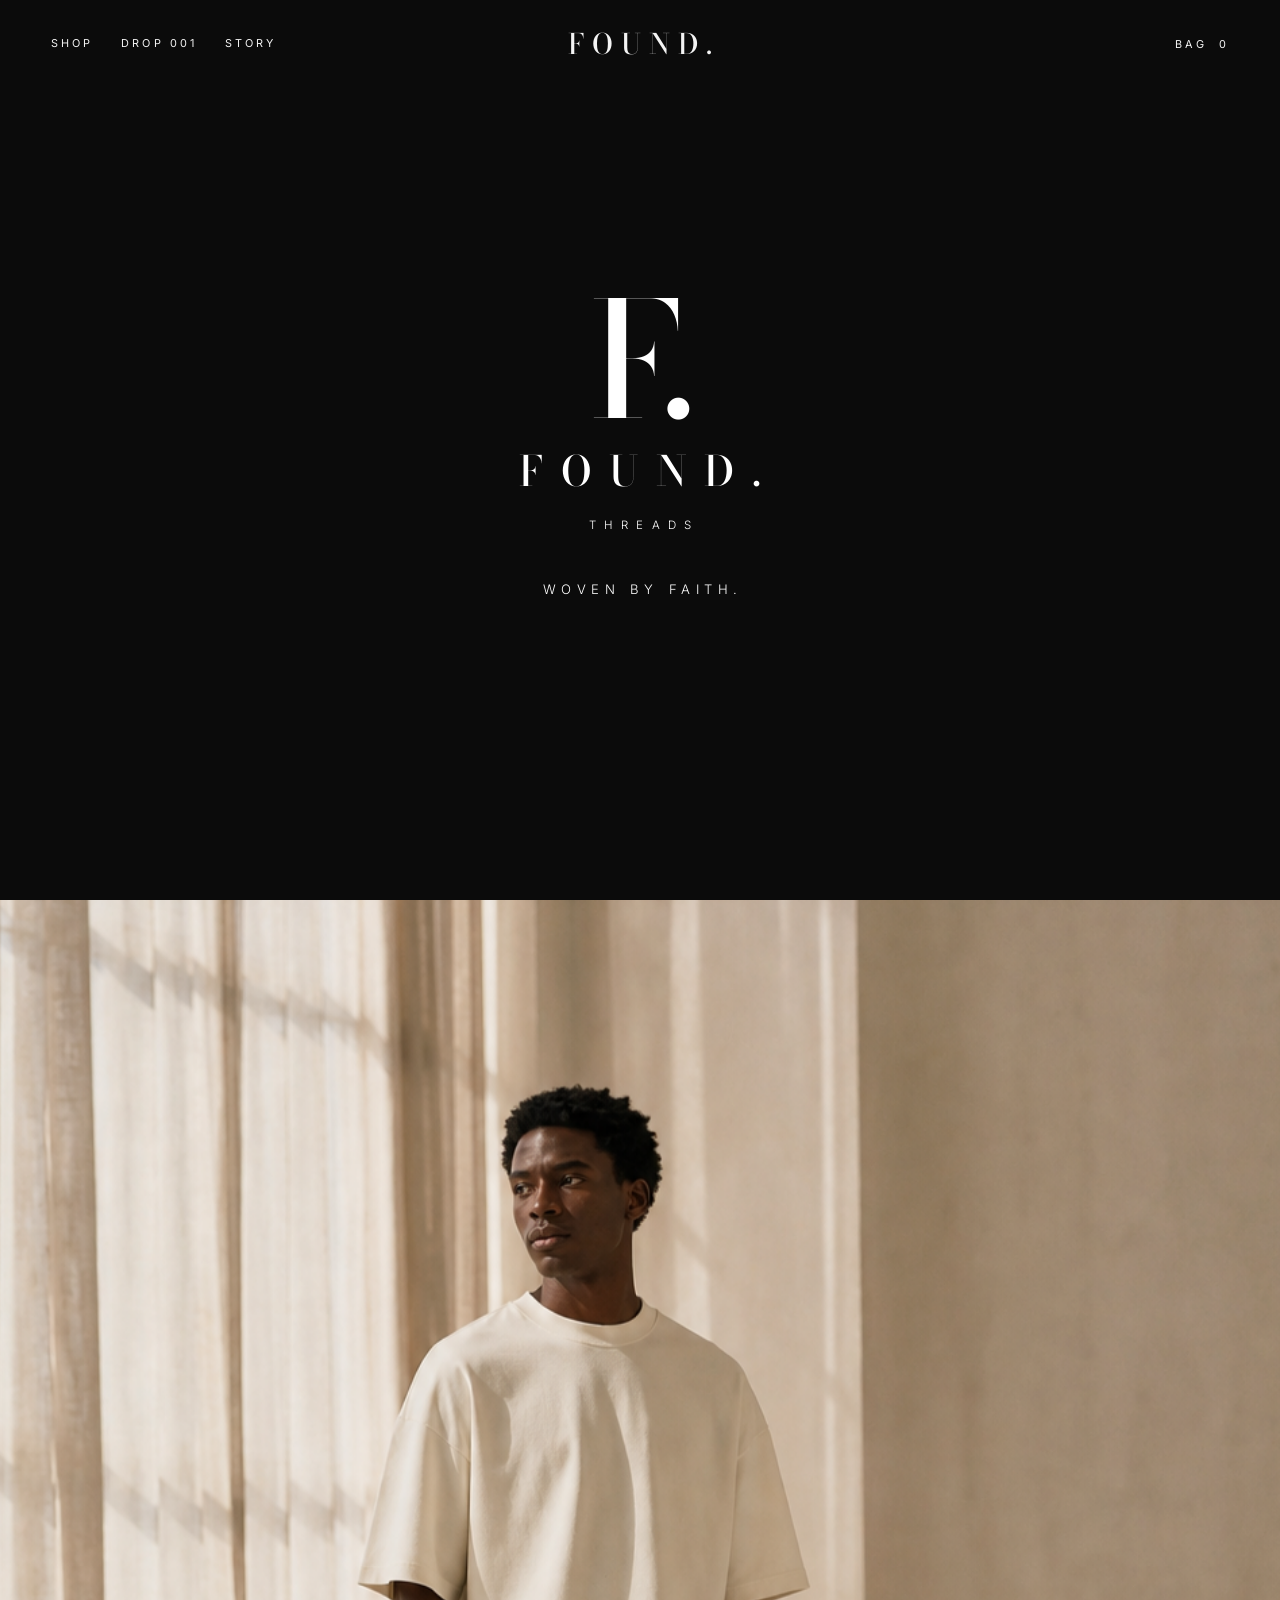
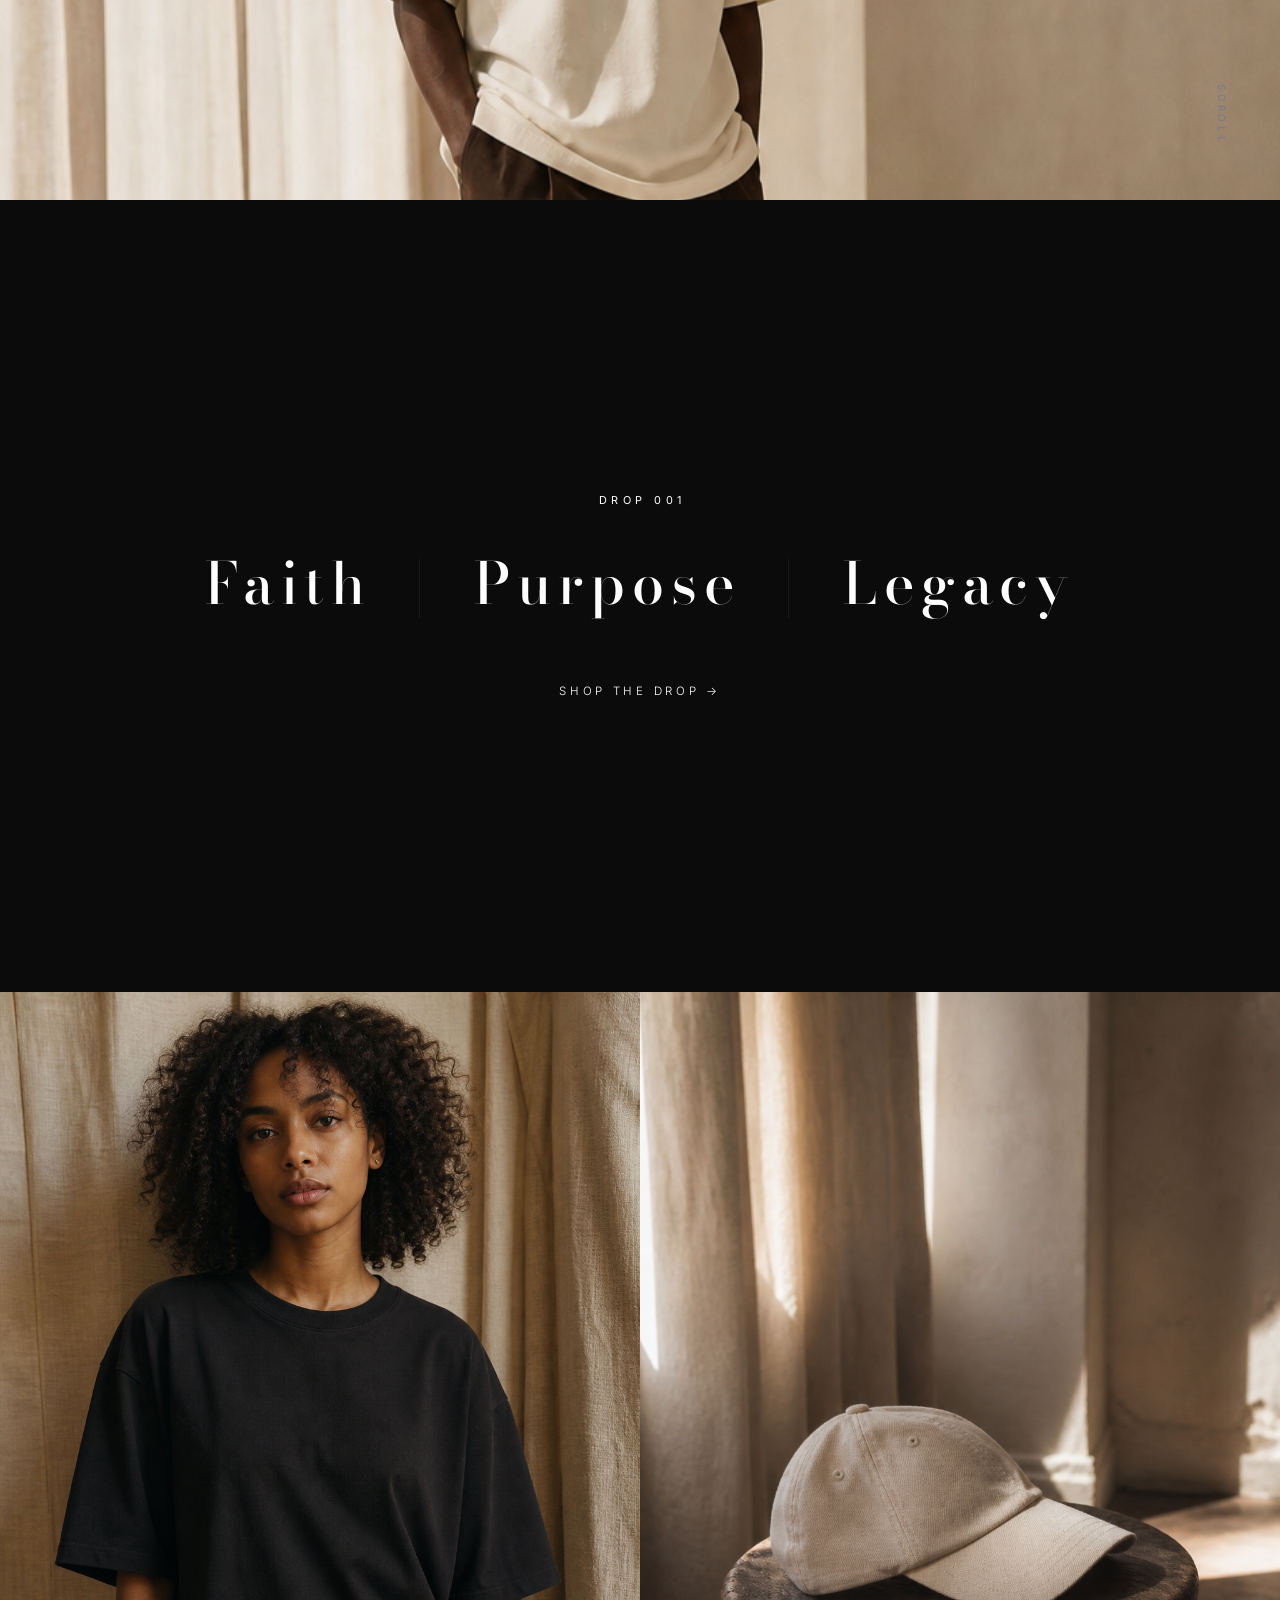
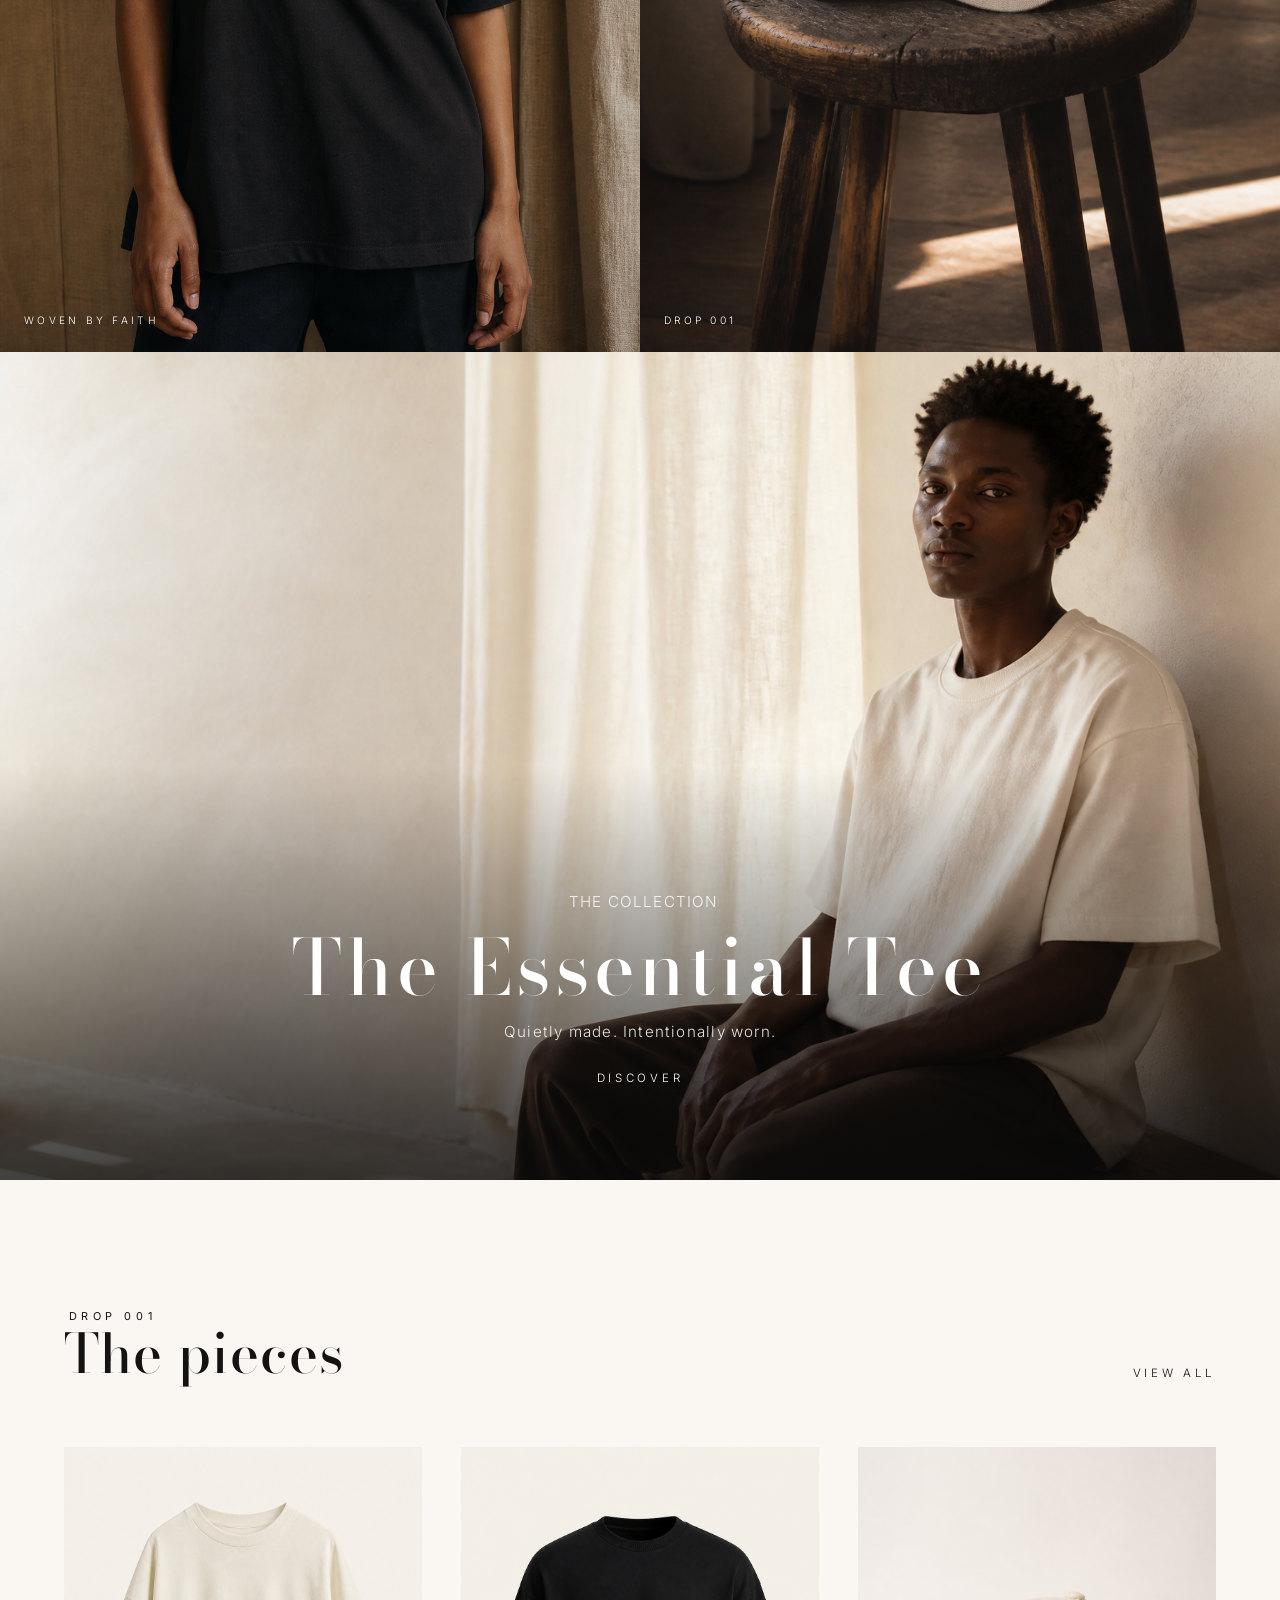
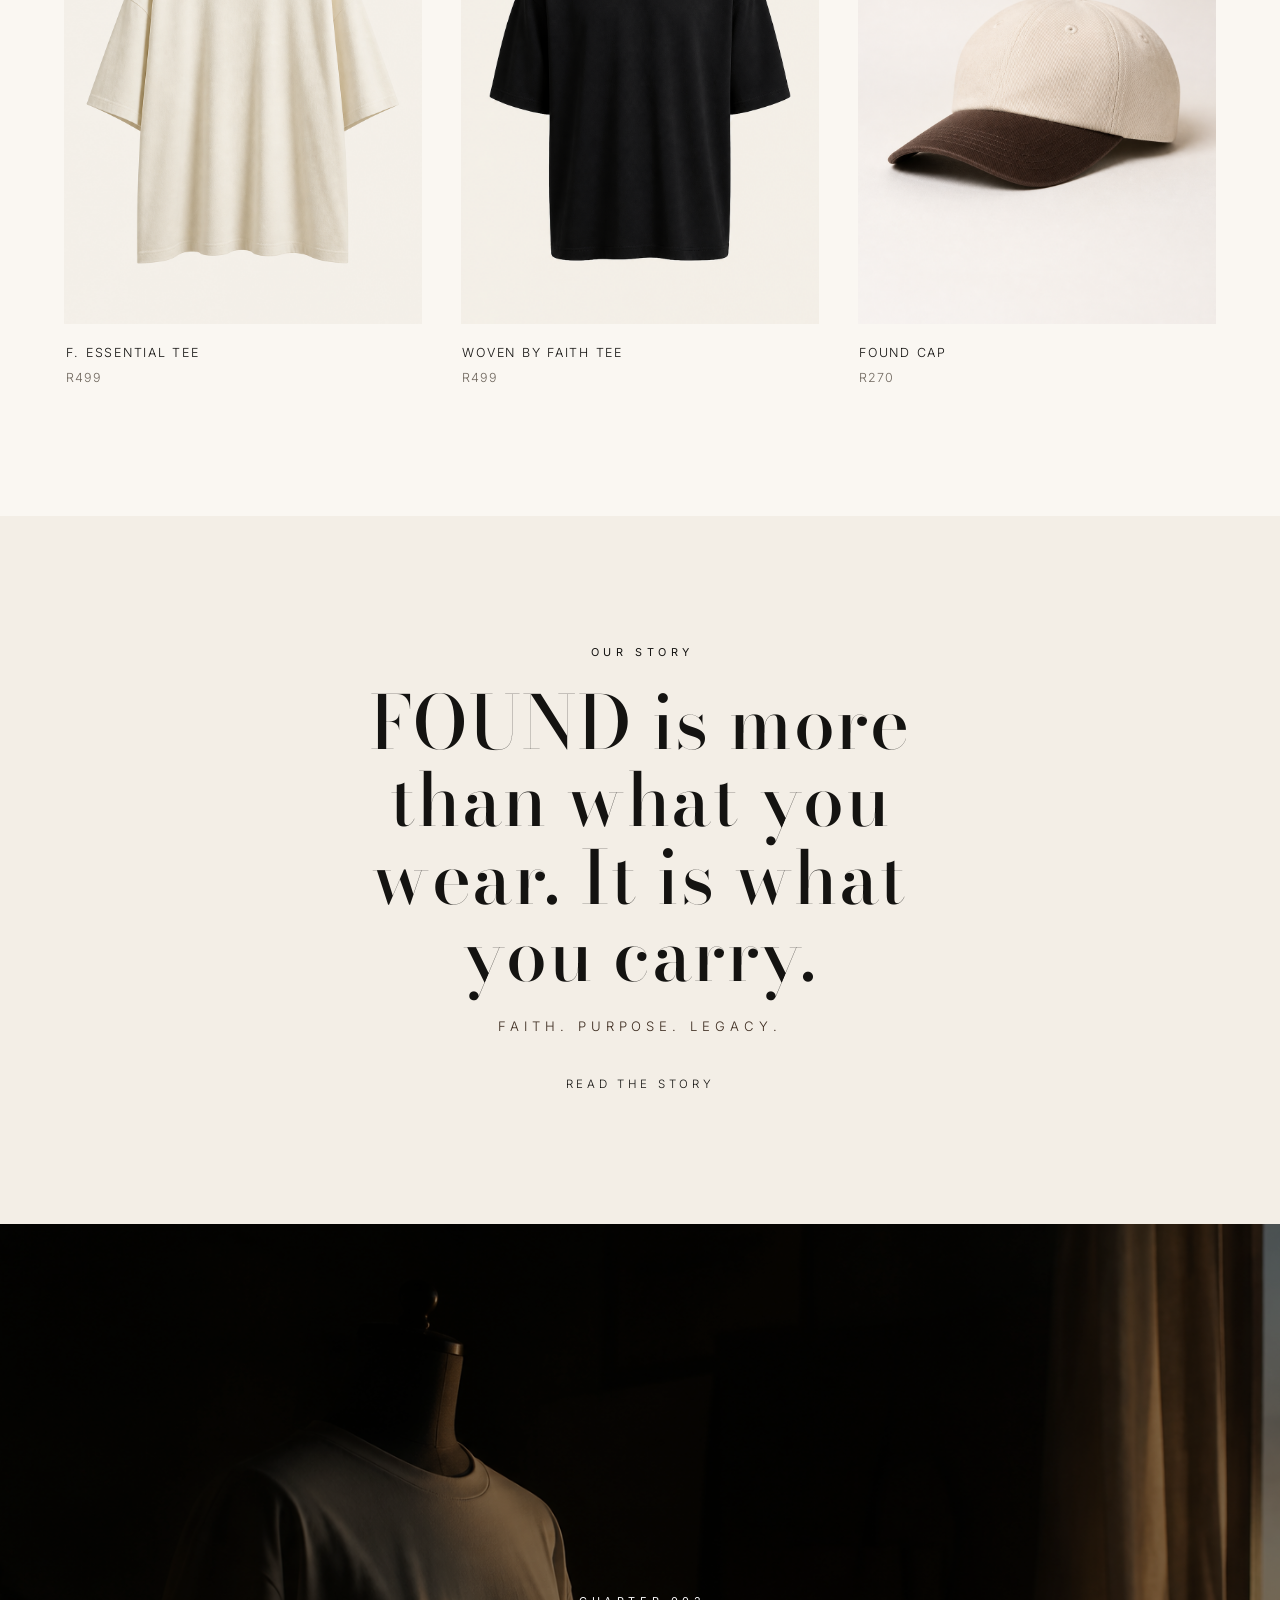
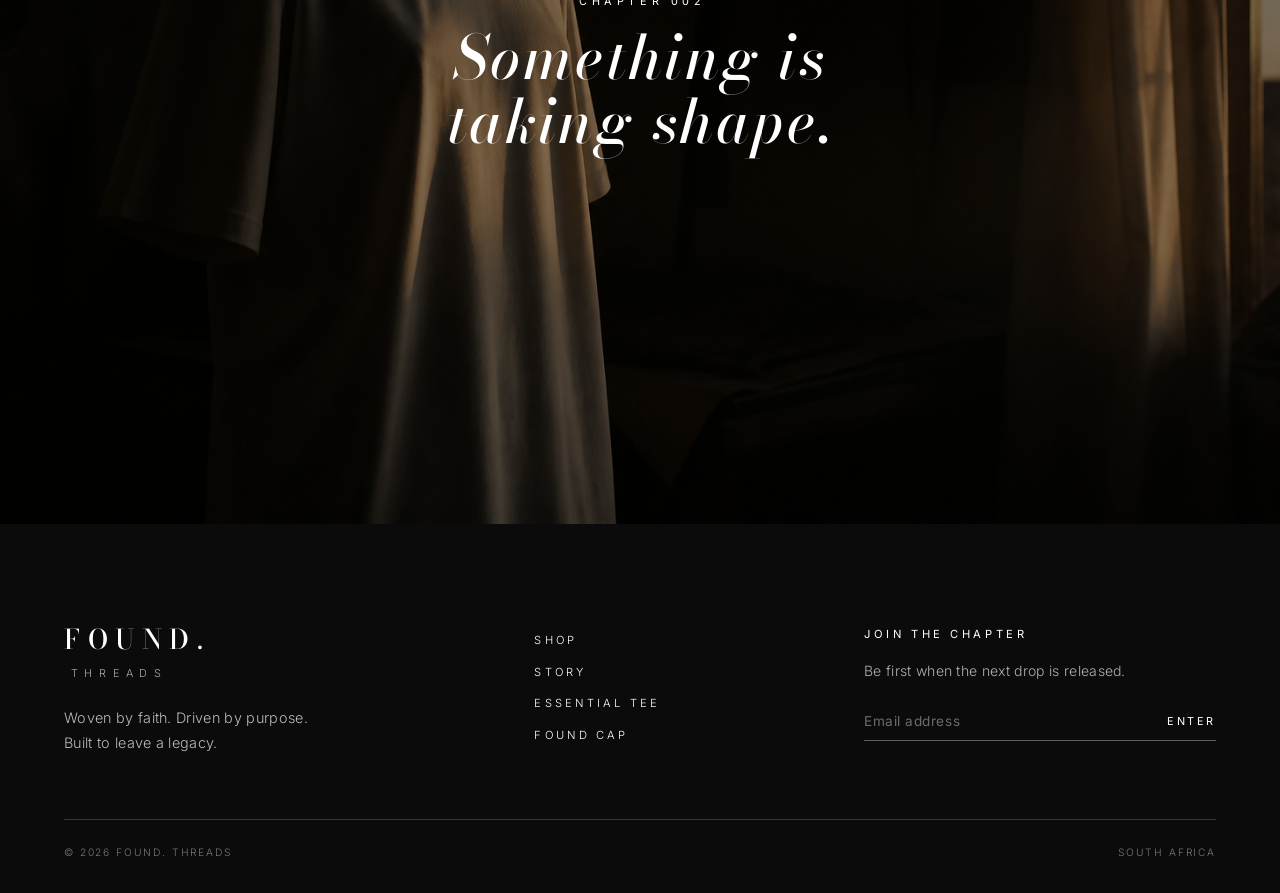
==== index.html @ 06f64f2b "first commit" ====
<!DOCTYPE html>
<html lang="en">
  <head>
    <meta charset="UTF-8" />
    <meta name="viewport" content="width=device-width, initial-scale=1.0" />
    <title>FOUND. THREADS</title>
    <meta
      name="description"
      content="FOUND. THREADS — woven by faith, driven by purpose, built to leave a legacy. Drop 001."
    />
    <link rel="icon" href="assets/mark-f.jpg" />
    <link rel="preconnect" href="https://fonts.googleapis.com" />
    <link rel="preconnect" href="https://fonts.gstatic.com" crossorigin />
    <link
      href="https://fonts.googleapis.com/css2?family=Bodoni+Moda:ital,opsz,wght@0,6..96,500;0,6..96,600;1,6..96,500&family=Inter:wght@300;400;500&display=swap"
      rel="stylesheet"
    />
    <link rel="stylesheet" href="css/styles.css" />
  </head>
  <body class="is-locked">
    <div class="preloader" aria-hidden="true">
      <span class="preloader__mark">F.</span>
      <span class="preloader__name">FOUND.</span>
      <div class="preloader__bar"><span></span></div>
    </div>

    <header class="site-header">
      <div class="nav-left">
        <button class="menu-btn" type="button" data-open-menu>Menu</button>
        <a class="nav-link" href="shop.html">Shop</a>
        <a class="nav-link" href="#drop">Drop 001</a>
        <a class="nav-link" href="story.html">Story</a>
      </div>
      <a class="logo" href="index.html">FOUND.</a>
      <div class="nav-right">
        <button class="bag-btn" type="button" data-open-cart>
          Bag <span class="bag-count" data-bag-count>0</span>
        </button>
      </div>
    </header>

    <nav class="mobile-nav" aria-label="Mobile">
      <button class="mobile-close" type="button" data-close-menu>Close</button>
      <a href="index.html" data-close-menu>Home</a>
      <a href="shop.html">Shop</a>
      <a href="story.html">Story</a>
      <a href="#drop" data-close-menu>Drop 001</a>
    </nav>

    <main>
      <section class="intro">
        <div class="intro__lockup">
          <p class="intro__mark reveal">F.</p>
          <h1 class="intro__brand reveal reveal-delay-1">FOUND.</h1>
          <p class="intro__sub reveal reveal-delay-2">THREADS</p>
          <p class="intro__line reveal reveal-delay-3">Woven by faith.</p>
        </div>
      </section>

      <section class="hero" aria-label="Campaign">
        <img
          src="assets/hero-campaign.jpg"
          alt="FOUND Drop 001 campaign"
          fetchpriority="high"
        />
        <span class="scroll-cue">Scroll</span>
      </section>

      <section class="drop" id="drop">
        <p class="eyebrow in-view">Drop 001</p>
        <h2 class="in-view">Faith <span>|</span> Purpose <span>|</span> Legacy</h2>
        <a class="text-link in-view" href="shop.html">Shop the drop →</a>
      </section>

      <section class="editorial" aria-label="Look">
        <figure>
          <img src="assets/editorial-01.jpg" alt="Woven By Faith Tee" loading="lazy" />
          <figcaption>Woven by faith</figcaption>
        </figure>
        <figure>
          <img src="assets/editorial-02.jpg" alt="FOUND Cap" loading="lazy" />
          <figcaption>Drop 001</figcaption>
        </figure>
      </section>

      <section class="feature">
        <img src="assets/essential-lifestyle.jpg" alt="The Essential Tee" loading="lazy" />
        <div class="feature__veil"></div>
        <div class="feature__copy in-view">
          <p class="eyebrow">The collection</p>
          <h2 class="display">The Essential Tee</h2>
          <p>Quietly made. Intentionally worn.</p>
          <a class="text-link" href="product.html?id=essential-tee">Discover</a>
        </div>
      </section>

      <section class="collection section-pad">
        <div class="collection__head">
          <div>
            <p class="eyebrow">Drop 001</p>
            <h2 class="display">The pieces</h2>
          </div>
          <a class="text-link" href="shop.html">View all</a>
        </div>
        <div class="product-grid" data-home-grid></div>
      </section>

      <section class="story-band section-pad">
        <p class="eyebrow in-view">Our story</p>
        <h2 class="display in-view">FOUND is more than what you wear. It is what you carry.</h2>
        <p class="lede in-view">Faith. Purpose. Legacy.</p>
        <a class="text-link in-view" href="story.html">Read the story</a>
      </section>

      <section class="chapter">
        <img src="assets/chapter-002.jpg" alt="Chapter 002" loading="lazy" />
        <div class="chapter__copy">
          <p class="eyebrow">Chapter 002</p>
          <h2 class="display">Something is taking shape.</h2>
        </div>
      </section>
    </main>

    <footer class="site-footer">
      <div class="footer-grid">
        <div class="footer-brand">
          <a class="logo" href="index.html">FOUND.</a>
          <p class="threads">THREADS</p>
          <p>Woven by faith. Driven by purpose. Built to leave a legacy.</p>
        </div>
        <nav class="footer-nav">
          <a class="footer-link" href="shop.html">Shop</a>
          <a class="footer-link" href="story.html">Story</a>
          <a class="footer-link" href="product.html?id=essential-tee">Essential Tee</a>
          <a class="footer-link" href="product.html?id=cap">FOUND Cap</a>
        </nav>
        <div class="newsletter">
          <h3>Join the chapter</h3>
          <p>Be first when the next drop is released.</p>
          <form data-newsletter>
            <input type="email" required placeholder="Email address" aria-label="Email address" />
            <button type="submit">Enter</button>
          </form>
        </div>
      </div>
      <div class="footer-base">
        <span>© 2026 FOUND. THREADS</span>
        <span>South Africa</span>
      </div>
    </footer>

    <div class="cart-backdrop" data-close-cart></div>
    <aside class="cart" aria-label="Bag">
      <div class="cart-head">
        <h2>Bag</h2>
        <button type="button" data-close-cart>Close</button>
      </div>
      <div class="cart-body" data-cart-body></div>
      <div class="cart-foot" data-cart-foot hidden>
        <div class="cart-subtotal">
          <span>Subtotal</span>
          <span data-subtotal>R0</span>
        </div>
        <button class="checkout-btn" type="button" data-checkout-start>Checkout</button>
        <p class="checkout-note">Drop 001 is released in limited quantities.</p>
        <form class="checkout-form" data-checkout-form>
          <input type="text" name="name" required placeholder="Full name" />
          <input type="email" name="email" required placeholder="Email" />
          <input type="tel" name="phone" required placeholder="Phone" />
          <input type="text" name="city" required placeholder="City" />
          <button class="primary-btn" type="submit">Place order</button>
        </form>
        <div class="order-confirm" data-order-confirm>
          <h3>Received.</h3>
          <p>A member of FOUND will confirm your order shortly.</p>
        </div>
      </div>
    </aside>

    <script src="js/app.js"></script>
  </body>
</html>
---- css/styles.css ----
:root {
  --black: #0b0b0b;
  --ink: #141311;
  --cream: #f3eee6;
  --linen: #e7dfd3;
  --ivory: #faf7f2;
  --chocolate: #3b2a1e;
  --taupe: #8a7764;
  --muted: #6f675e;
  --white: #ffffff;
  --line: rgba(20, 19, 17, 0.12);
  --line-light: rgba(255, 255, 255, 0.18);
  --serif: "Bodoni Moda", "Didot", "Playfair Display", serif;
  --sans: "Inter", "Helvetica Neue", Helvetica, Arial, sans-serif;
  --ease: cubic-bezier(0.22, 1, 0.36, 1);
  --header-h: 88px;
}

*,
*::before,
*::after {
  box-sizing: border-box;
  margin: 0;
  padding: 0;
}

html {
  scroll-behavior: smooth;
}

html.is-locked,
body.is-locked {
  overflow: hidden;
}

body {
  font-family: var(--sans);
  font-weight: 300;
  color: var(--ink);
  background: var(--cream);
  letter-spacing: 0.02em;
  line-height: 1.6;
  -webkit-font-smoothing: antialiased;
  text-rendering: optimizeLegibility;
}

img {
  max-width: 100%;
  display: block;
}

a {
  color: inherit;
  text-decoration: none;
}

button,
input,
select,
textarea {
  font-family: inherit;
  color: inherit;
}

button {
  background: none;
  border: none;
  cursor: pointer;
}

ul {
  list-style: none;
}

.sr-only {
  position: absolute;
  width: 1px;
  height: 1px;
  padding: 0;
  margin: -1px;
  overflow: hidden;
  clip: rect(0, 0, 0, 0);
  border: 0;
}

/* ---------- Preloader ---------- */
.preloader {
  position: fixed;
  inset: 0;
  z-index: 400;
  background: var(--black);
  color: var(--white);
  display: flex;
  align-items: center;
  justify-content: center;
  flex-direction: column;
  gap: 1.25rem;
  transition: transform 1.1s var(--ease), opacity 0.9s var(--ease);
}

.preloader.is-done {
  transform: translateY(-100%);
  opacity: 0;
  pointer-events: none;
}

.preloader__mark {
  font-family: var(--serif);
  font-size: clamp(4.5rem, 12vw, 8rem);
  font-weight: 500;
  line-height: 0.8;
  letter-spacing: -0.04em;
}

.preloader__name {
  font-family: var(--serif);
  font-size: 0.95rem;
  letter-spacing: 0.55em;
  text-indent: 0.55em;
}

.preloader__bar {
  width: 72px;
  height: 1px;
  background: rgba(255, 255, 255, 0.2);
  overflow: hidden;
  margin-top: 0.5rem;
}

.preloader__bar span {
  display: block;
  height: 100%;
  width: 0;
  background: var(--white);
  animation: load 1.4s var(--ease) forwards;
}

@keyframes load {
  to {
    width: 100%;
  }
}

/* ---------- Header ---------- */
.site-header {
  position: fixed;
  top: 0;
  left: 0;
  right: 0;
  z-index: 80;
  height: var(--header-h);
  display: grid;
  grid-template-columns: 1fr auto 1fr;
  align-items: center;
  padding: 0 clamp(1.25rem, 4vw, 3.5rem);
  color: var(--white);
  mix-blend-mode: difference;
  transition: color 0.4s ease;
}

.site-header.is-solid {
  mix-blend-mode: normal;
  color: var(--ink);
  background: rgba(243, 238, 230, 0.88);
  backdrop-filter: blur(16px);
  border-bottom: 1px solid var(--line);
}

.nav-left,
.nav-right {
  display: flex;
  align-items: center;
  gap: 1.75rem;
}

.nav-right {
  justify-content: flex-end;
}

.nav-link,
.bag-btn,
.menu-btn {
  font-size: 0.68rem;
  font-weight: 400;
  letter-spacing: 0.28em;
  text-transform: uppercase;
  position: relative;
}

.nav-link::after,
.footer-link::after,
.text-link::after {
  content: "";
  position: absolute;
  left: 0;
  bottom: -3px;
  width: 100%;
  height: 1px;
  background: currentColor;
  transform: scaleX(0);
  transform-origin: right;
  transition: transform 0.45s var(--ease);
}

.nav-link:hover::after,
.footer-link:hover::after,
.text-link:hover::after {
  transform: scaleX(1);
  transform-origin: left;
}

.logo {
  font-family: var(--serif);
  font-size: clamp(1.35rem, 2.2vw, 1.85rem);
  letter-spacing: 0.28em;
  text-indent: 0.28em;
  font-weight: 500;
  line-height: 1;
}

.bag-count {
  margin-left: 0.35rem;
}

.menu-btn {
  display: none;
}

/* ---------- Intro lockup ---------- */
.intro {
  min-height: 100svh;
  background: var(--black);
  color: var(--white);
  display: flex;
  align-items: center;
  justify-content: center;
  text-align: center;
  padding: 6rem 1.5rem;
}

.intro__lockup {
  display: flex;
  flex-direction: column;
  align-items: center;
}

.intro__mark {
  font-family: var(--serif);
  font-size: clamp(5rem, 16vw, 10rem);
  line-height: 0.75;
  letter-spacing: -0.045em;
  font-weight: 500;
}

.intro__brand {
  margin-top: 1.1rem;
  font-family: var(--serif);
  font-size: clamp(1.6rem, 4vw, 2.6rem);
  letter-spacing: 0.42em;
  text-indent: 0.42em;
  font-weight: 500;
}

.intro__sub {
  margin-top: 0.7rem;
  font-size: 0.72rem;
  letter-spacing: 0.72em;
  text-indent: 0.72em;
  font-weight: 300;
  opacity: 0.78;
}

.intro__line {
  margin-top: 2.8rem;
  font-size: clamp(0.72rem, 1.4vw, 0.82rem);
  letter-spacing: 0.42em;
  text-indent: 0.42em;
  text-transform: uppercase;
  font-weight: 300;
}

/* ---------- Hero campaign ---------- */
.hero {
  position: relative;
  height: 100svh;
  overflow: hidden;
  background: var(--black);
  color: var(--white);
}

.hero img {
  width: 100%;
  height: 100%;
  object-fit: cover;
  object-position: center 22%;
  animation: kenburns 22s var(--ease) forwards;
  transform-origin: center 30%;
}

@keyframes kenburns {
  from {
    transform: scale(1);
  }
  to {
    transform: scale(1.08);
  }
}

.hero__veil {
  position: absolute;
  inset: 0;
  background: linear-gradient(
    to top,
    rgba(11, 11, 11, 0.72) 0%,
    rgba(11, 11, 11, 0.05) 42%,
    rgba(11, 11, 11, 0.2) 100%
  );
}

.hero__content {
  position: absolute;
  left: 0;
  right: 0;
  bottom: 8vh;
  text-align: center;
  padding: 0 1.5rem;
}

.hero__content h1 {
  font-family: var(--serif);
  font-size: clamp(3.2rem, 9vw, 7.5rem);
  font-weight: 500;
  letter-spacing: 0.18em;
  text-indent: 0.18em;
  line-height: 0.9;
}

.hero__content p {
  margin-top: 1.1rem;
  font-size: clamp(0.72rem, 1.3vw, 0.85rem);
  letter-spacing: 0.48em;
  text-indent: 0.48em;
  text-transform: uppercase;
}

.scroll-cue {
  position: absolute;
  right: clamp(1.25rem, 4vw, 3.5rem);
  bottom: 6vh;
  writing-mode: vertical-rl;
  font-size: 0.62rem;
  letter-spacing: 0.38em;
  text-transform: uppercase;
  mix-blend-mode: difference;
  color: #fff;
}

/* ---------- Common type ---------- */
.eyebrow {
  font-size: 0.68rem;
  letter-spacing: 0.42em;
  text-indent: 0.42em;
  text-transform: uppercase;
  font-weight: 400;
}

.display {
  font-family: var(--serif);
  font-weight: 500;
  line-height: 1.05;
  letter-spacing: 0.02em;
}

.text-link {
  position: relative;
  display: inline-block;
  font-size: 0.72rem;
  letter-spacing: 0.32em;
  text-transform: uppercase;
}

.section-pad {
  padding: clamp(4.5rem, 10vw, 9rem) clamp(1.25rem, 5vw, 5rem);
}

/* ---------- Drop ---------- */
.drop {
  min-height: 88svh;
  display: flex;
  flex-direction: column;
  align-items: center;
  justify-content: center;
  text-align: center;
  background: var(--black);
  color: var(--white);
  gap: 1.75rem;
}

.drop .eyebrow {
  opacity: 0.7;
}

.drop h2 {
  font-family: var(--serif);
  font-size: clamp(1.7rem, 5vw, 3.6rem);
  font-weight: 500;
  letter-spacing: 0.12em;
}

.drop h2 span {
  margin: 0 0.35em;
  opacity: 0.35;
  font-weight: 400;
}

.drop .text-link {
  margin-top: 1.5rem;
}

/* ---------- Editorial pair ---------- */
.editorial {
  display: grid;
  grid-template-columns: 1fr 1fr;
  background: var(--black);
}

.editorial figure {
  position: relative;
  min-height: 92svh;
  overflow: hidden;
}

.editorial img {
  width: 100%;
  height: 100%;
  object-fit: cover;
  transition: transform 1.4s var(--ease);
}

.editorial figure:hover img {
  transform: scale(1.04);
}

.editorial figcaption {
  position: absolute;
  left: 1.5rem;
  bottom: 1.5rem;
  color: var(--white);
  font-size: 0.64rem;
  letter-spacing: 0.32em;
  text-transform: uppercase;
}

/* ---------- Feature ---------- */
.feature {
  position: relative;
  min-height: 92svh;
  overflow: hidden;
  background: var(--black);
  color: var(--white);
}

.feature img {
  width: 100%;
  height: 92svh;
  object-fit: cover;
  object-position: center 30%;
}

.feature__veil {
  position: absolute;
  inset: 0;
  background: linear-gradient(to top, rgba(11, 11, 11, 0.78), transparent 50%);
}

.feature__copy {
  position: absolute;
  left: 0;
  right: 0;
  bottom: 10vh;
  text-align: center;
  padding: 0 1.5rem;
}

.feature__copy h2 {
  margin: 0.85rem 0 0.7rem;
  font-size: clamp(2.4rem, 6vw, 5rem);
  letter-spacing: 0.06em;
}

.feature__copy p {
  font-size: 0.95rem;
  font-weight: 300;
  letter-spacing: 0.08em;
  opacity: 0.88;
}

.feature__copy .text-link {
  margin-top: 1.6rem;
}

/* ---------- Collection / FOG shop strip ---------- */
.collection {
  background: var(--ivory);
}

.collection__head {
  display: flex;
  justify-content: space-between;
  align-items: flex-end;
  gap: 1rem;
  margin-bottom: clamp(2.5rem, 5vw, 4rem);
}

.collection__head h2 {
  font-size: clamp(2rem, 4.5vw, 3.4rem);
}

.product-grid {
  display: grid;
  grid-template-columns: repeat(3, 1fr);
  gap: clamp(1.25rem, 3vw, 2.5rem);
}

.product-card {
  display: block;
}

.product-card__media {
  background: var(--cream);
  aspect-ratio: 3 / 4;
  overflow: hidden;
}

.product-card__media img {
  width: 100%;
  height: 100%;
  object-fit: cover;
  transition: transform 1.1s var(--ease);
}

.product-card:hover img {
  transform: scale(1.045);
}

.product-card__meta {
  padding: 1.15rem 0.1rem 0;
}

.product-card__name {
  font-size: 0.78rem;
  letter-spacing: 0.14em;
  text-transform: uppercase;
}

.product-card__price {
  margin-top: 0.35rem;
  font-size: 0.78rem;
  color: var(--muted);
  letter-spacing: 0.08em;
}

/* ---------- Story band ---------- */
.story-band {
  background: var(--cream);
  text-align: center;
}

.story-band h2 {
  margin: 1.4rem auto 1.4rem;
  max-width: 14ch;
  font-size: clamp(2.4rem, 6vw, 4.6rem);
}

.story-band .lede {
  font-size: 0.82rem;
  letter-spacing: 0.38em;
  text-transform: uppercase;
  color: var(--chocolate);
}

.story-band .text-link {
  margin-top: 2.4rem;
}

/* ---------- Chapter ---------- */
.chapter {
  position: relative;
  min-height: 100svh;
  overflow: hidden;
  background: var(--black);
  color: var(--white);
}

.chapter img {
  width: 100%;
  height: 100svh;
  object-fit: cover;
  filter: brightness(0.55);
}

.chapter__copy {
  position: absolute;
  inset: 0;
  display: flex;
  flex-direction: column;
  align-items: center;
  justify-content: center;
  text-align: center;
  padding: 2rem;
}

.chapter__copy h2 {
  margin-top: 1rem;
  font-size: clamp(2rem, 5vw, 3.8rem);
  font-style: italic;
  letter-spacing: 0.04em;
  max-width: 12ch;
}

/* ---------- Footer ---------- */
.site-footer {
  background: var(--black);
  color: var(--white);
  padding: clamp(4rem, 8vw, 6.5rem) clamp(1.25rem, 5vw, 5rem) 2rem;
}

.footer-grid {
  display: grid;
  grid-template-columns: 1.2fr 0.8fr 1fr;
  gap: 3rem;
  padding-bottom: 4rem;
  border-bottom: 1px solid var(--line-light);
}

.footer-brand .logo {
  font-size: 1.7rem;
}

.footer-brand .threads {
  margin-top: 0.45rem;
  font-size: 0.68rem;
  letter-spacing: 0.62em;
  text-indent: 0.62em;
  opacity: 0.65;
}

.footer-brand p {
  margin-top: 1.5rem;
  max-width: 28ch;
  font-size: 0.9rem;
  line-height: 1.7;
  opacity: 0.72;
}

.footer-nav {
  display: flex;
  flex-direction: column;
  gap: 0.85rem;
  padding-top: 0.4rem;
}

.footer-link {
  position: relative;
  display: inline-block;
  width: fit-content;
  font-size: 0.7rem;
  letter-spacing: 0.28em;
  text-transform: uppercase;
}

.newsletter h3 {
  font-size: 0.7rem;
  letter-spacing: 0.32em;
  text-transform: uppercase;
  font-weight: 400;
  margin-bottom: 1rem;
}

.newsletter p {
  font-size: 0.88rem;
  opacity: 0.68;
  margin-bottom: 1.2rem;
}

.newsletter form {
  display: flex;
  border-bottom: 1px solid rgba(255, 255, 255, 0.35);
}

.newsletter input {
  flex: 1;
  background: transparent;
  border: 0;
  padding: 0.7rem 0;
  outline: none;
  font-size: 0.85rem;
  letter-spacing: 0.04em;
}

.newsletter input::placeholder {
  color: rgba(255, 255, 255, 0.4);
}

.newsletter button {
  font-size: 0.68rem;
  letter-spacing: 0.24em;
  text-transform: uppercase;
  padding: 0.7rem 0 0.7rem 1rem;
}

.newsletter .thanks {
  font-size: 0.82rem;
  letter-spacing: 0.12em;
}

.footer-base {
  display: flex;
  justify-content: space-between;
  gap: 1rem;
  padding-top: 1.5rem;
  font-size: 0.64rem;
  letter-spacing: 0.18em;
  text-transform: uppercase;
  opacity: 0.45;
}

/* ---------- Page heroes ---------- */
.page-hero {
  padding: calc(var(--header-h) + 4.5rem) clamp(1.25rem, 5vw, 5rem) 3rem;
  background: var(--ivory);
  text-align: center;
}

.page-hero h1 {
  margin-top: 0.8rem;
  font-size: clamp(2.6rem, 6vw, 4.4rem);
}

.page-hero p {
  margin-top: 0.9rem;
  font-size: 0.78rem;
  letter-spacing: 0.28em;
  text-transform: uppercase;
  color: var(--muted);
}

/* ---------- Shop ---------- */
.shop-page {
  background: var(--ivory);
  min-height: 100svh;
}

.shop-toolbar {
  display: flex;
  justify-content: center;
  gap: 2rem;
  padding: 0 clamp(1.25rem, 5vw, 5rem) 3rem;
}

.filter-btn {
  font-size: 0.68rem;
  letter-spacing: 0.28em;
  text-transform: uppercase;
  opacity: 0.4;
  padding-bottom: 4px;
  border-bottom: 1px solid transparent;
}

.filter-btn.is-active {
  opacity: 1;
  border-color: var(--ink);
}

.shop-grid {
  padding: 0 clamp(1.25rem, 5vw, 5rem) 6rem;
}

/* ---------- Product detail ---------- */
.pdp {
  background: var(--ivory);
  min-height: 100svh;
  display: grid;
  grid-template-columns: 1.15fr 0.85fr;
  gap: clamp(2rem, 5vw, 5rem);
  padding: calc(var(--header-h) + 2rem) clamp(1.25rem, 5vw, 5rem) 6rem;
}

.pdp-gallery__main {
  background: var(--cream);
  aspect-ratio: 3 / 4;
  overflow: hidden;
}

.pdp-gallery__main img {
  width: 100%;
  height: 100%;
  object-fit: cover;
}

.pdp-thumbs {
  display: grid;
  grid-template-columns: repeat(3, 1fr);
  gap: 0.6rem;
  margin-top: 0.6rem;
}

.pdp-thumbs button {
  background: var(--cream);
  aspect-ratio: 3 / 4;
  overflow: hidden;
  border: 1px solid transparent;
}

.pdp-thumbs button.is-active {
  border-color: var(--ink);
}

.pdp-thumbs img {
  width: 100%;
  height: 100%;
  object-fit: cover;
}

.pdp-info {
  padding-top: 1.5rem;
  max-width: 420px;
}

.pdp-info h1 {
  font-size: clamp(2rem, 4vw, 3.1rem);
  margin: 0.5rem 0 0.8rem;
}

.pdp-price {
  font-size: 0.95rem;
  letter-spacing: 0.12em;
  color: var(--muted);
}

.pdp-desc {
  margin-top: 1.8rem;
  font-size: 0.95rem;
  line-height: 1.75;
  color: var(--chocolate);
}

.pdp-details {
  margin-top: 1.5rem;
  display: flex;
  flex-direction: column;
  gap: 0.4rem;
}

.pdp-details li {
  font-size: 0.72rem;
  letter-spacing: 0.16em;
  text-transform: uppercase;
  color: var(--muted);
}

.size-row {
  margin-top: 2.4rem;
}

.size-row p {
  font-size: 0.64rem;
  letter-spacing: 0.28em;
  text-transform: uppercase;
  margin-bottom: 0.8rem;
}

.size-options {
  display: flex;
  gap: 0.5rem;
}

.size-options button {
  min-width: 48px;
  height: 44px;
  border: 1px solid var(--line);
  font-size: 0.72rem;
  letter-spacing: 0.12em;
  transition: background 0.3s ease, color 0.3s ease, border-color 0.3s ease;
}

.size-options button.is-active,
.size-options button:hover {
  background: var(--ink);
  color: var(--cream);
  border-color: var(--ink);
}

.size-row.is-error .size-options button {
  border-color: #8a3b2a;
}

.add-btn {
  margin-top: 1.5rem;
  width: 100%;
  height: 54px;
  background: var(--ink);
  color: var(--cream);
  font-size: 0.7rem;
  letter-spacing: 0.32em;
  text-transform: uppercase;
  transition: opacity 0.3s ease;
}

.add-btn:hover {
  opacity: 0.82;
}

.pdp-note {
  margin-top: 1.2rem;
  font-size: 0.72rem;
  letter-spacing: 0.08em;
  color: var(--muted);
}

/* ---------- Story page ---------- */
.story-page {
  background: var(--cream);
}

.story-open {
  padding: calc(var(--header-h) + 5rem) clamp(1.25rem, 5vw, 5rem) 4rem;
  text-align: center;
}

.story-open h1 {
  margin: 1rem auto 1.5rem;
  max-width: 16ch;
  font-size: clamp(2.6rem, 7vw, 5.2rem);
}

.story-open .mission {
  display: flex;
  flex-direction: column;
  gap: 0.7rem;
  margin-top: 2.5rem;
  font-size: 0.72rem;
  letter-spacing: 0.38em;
  text-transform: uppercase;
  color: var(--chocolate);
}

.story-split {
  display: grid;
  grid-template-columns: 1fr 1fr;
}

.story-split img {
  width: 100%;
  height: 100%;
  min-height: 72vh;
  object-fit: cover;
}

.story-copy {
  display: flex;
  flex-direction: column;
  justify-content: center;
  padding: clamp(2.5rem, 6vw, 5.5rem);
  background: var(--ivory);
}

.story-copy h2 {
  font-size: clamp(1.8rem, 3vw, 2.6rem);
  margin-bottom: 1.4rem;
}

.story-copy p {
  font-size: 1rem;
  line-height: 1.85;
  color: var(--chocolate);
  max-width: 42ch;
}

.story-copy p + p {
  margin-top: 1.1rem;
}

.pillars-grid {
  display: grid;
  grid-template-columns: repeat(3, 1fr);
  gap: 2rem;
  padding: clamp(4rem, 8vw, 7rem) clamp(1.25rem, 5vw, 5rem);
  background: var(--black);
  color: var(--white);
  text-align: center;
}

.pillars-grid article h3 {
  font-family: var(--serif);
  font-size: clamp(1.6rem, 3vw, 2.2rem);
  margin-bottom: 1rem;
}

.pillars-grid article p {
  font-size: 0.9rem;
  line-height: 1.75;
  opacity: 0.72;
  max-width: 28ch;
  margin: 0 auto;
}

.identity-plate {
  padding: clamp(3rem, 7vw, 5rem) clamp(1.25rem, 5vw, 5rem);
  display: flex;
  justify-content: center;
  background: var(--black);
}

.identity-plate img {
  width: min(420px, 100%);
}

/* ---------- Cart ---------- */
.cart-backdrop {
  position: fixed;
  inset: 0;
  background: rgba(11, 11, 11, 0.42);
  z-index: 120;
  opacity: 0;
  pointer-events: none;
  transition: opacity 0.4s ease;
}

.cart-backdrop.is-open {
  opacity: 1;
  pointer-events: auto;
}

.cart {
  position: fixed;
  top: 0;
  right: 0;
  z-index: 130;
  width: min(440px, 100%);
  height: 100%;
  background: var(--ivory);
  color: var(--ink);
  transform: translateX(100%);
  transition: transform 0.55s var(--ease);
  display: flex;
  flex-direction: column;
}

.cart.is-open {
  transform: translateX(0);
}

.cart-head {
  display: flex;
  justify-content: space-between;
  align-items: center;
  padding: 1.6rem 1.5rem;
  border-bottom: 1px solid var(--line);
}

.cart-head h2,
.cart-head button {
  font-size: 0.72rem;
  letter-spacing: 0.32em;
  text-transform: uppercase;
  font-weight: 400;
}

.cart-body {
  flex: 1;
  overflow-y: auto;
  padding: 1.5rem;
}

.cart-empty {
  font-size: 0.9rem;
  color: var(--muted);
  padding: 2rem 0;
}

.cart-item {
  display: grid;
  grid-template-columns: 88px 1fr auto;
  gap: 0.9rem;
  padding: 1rem 0;
  border-bottom: 1px solid var(--line);
}

.cart-item img {
  width: 88px;
  height: 110px;
  object-fit: cover;
  background: var(--cream);
}

.cart-item h3 {
  font-size: 0.78rem;
  letter-spacing: 0.1em;
  text-transform: uppercase;
  font-weight: 400;
}

.cart-item p {
  margin-top: 0.3rem;
  font-size: 0.72rem;
  color: var(--muted);
}

.remove-item {
  font-size: 0.62rem;
  letter-spacing: 0.16em;
  text-transform: uppercase;
  margin-top: 0.7rem;
  opacity: 0.55;
}

.qty {
  display: flex;
  align-items: center;
  gap: 0.55rem;
  font-size: 0.78rem;
}

.qty button {
  width: 28px;
  height: 28px;
  border: 1px solid var(--line);
  font-size: 1rem;
  line-height: 1;
}

.cart-foot {
  padding: 1.4rem 1.5rem 1.8rem;
  border-top: 1px solid var(--line);
}

.cart-subtotal {
  display: flex;
  justify-content: space-between;
  font-size: 0.78rem;
  letter-spacing: 0.16em;
  text-transform: uppercase;
  margin-bottom: 1rem;
}

.checkout-btn,
.primary-btn {
  width: 100%;
  height: 52px;
  background: var(--ink);
  color: var(--cream);
  font-size: 0.68rem;
  letter-spacing: 0.28em;
  text-transform: uppercase;
}

.checkout-note {
  margin-top: 0.8rem;
  font-size: 0.72rem;
  color: var(--muted);
  text-align: center;
}

.checkout-form {
  display: none;
  flex-direction: column;
  gap: 0.7rem;
}

.checkout-form.is-visible,
.checkout-form[style*="flex"] {
  display: flex;
}

.checkout-form input {
  background: transparent;
  border: 0;
  border-bottom: 1px solid var(--line);
  padding: 0.7rem 0;
  outline: none;
  font-size: 0.88rem;
}

.order-confirm {
  display: none;
  text-align: center;
  padding: 1rem 0 0.4rem;
}

.order-confirm h3 {
  font-family: var(--serif);
  font-size: 1.6rem;
  margin-bottom: 0.7rem;
}

.order-confirm p {
  font-size: 0.88rem;
  color: var(--muted);
}

/* ---------- Mobile nav ---------- */
.mobile-nav {
  position: fixed;
  inset: 0;
  z-index: 110;
  background: var(--black);
  color: var(--white);
  display: flex;
  flex-direction: column;
  justify-content: center;
  padding: 2rem;
  gap: 1.6rem;
  transform: translateY(-100%);
  transition: transform 0.55s var(--ease);
}

.mobile-nav.is-open {
  transform: translateY(0);
}

.mobile-nav a {
  font-family: var(--serif);
  font-size: clamp(2.2rem, 8vw, 3.4rem);
}

.mobile-close {
  position: absolute;
  top: 1.6rem;
  right: 1.4rem;
  font-size: 0.68rem;
  letter-spacing: 0.28em;
  text-transform: uppercase;
}

/* ---------- Reveals ---------- */
.reveal {
  opacity: 0;
  transform: translateY(28px);
}

.reveal.is-ready {
  animation: reveal 1s var(--ease) forwards;
}

.reveal-delay-1 {
  animation-delay: 0.15s;
}
.reveal-delay-2 {
  animation-delay: 0.3s;
}
.reveal-delay-3 {
  animation-delay: 0.45s;
}

@keyframes reveal {
  to {
    opacity: 1;
    transform: none;
  }
}

.in-view {
  opacity: 0;
  transform: translateY(36px);
  transition: opacity 1s var(--ease), transform 1s var(--ease);
}

.in-view.is-visible {
  opacity: 1;
  transform: none;
}

/* ---------- Responsive ---------- */
@media (max-width: 980px) {
  .product-grid {
    grid-template-columns: 1fr 1fr;
  }

  .pdp {
    grid-template-columns: 1fr;
  }

  .pdp-info {
    max-width: none;
    padding-top: 0.5rem;
  }

  .footer-grid,
  .story-split,
  .pillars-grid {
    grid-template-columns: 1fr;
  }

  .story-split img {
    min-height: 56vh;
  }
}

@media (max-width: 760px) {
  :root {
    --header-h: 72px;
  }

  .nav-left .nav-link {
    display: none;
  }

  .menu-btn {
    display: block;
  }

  .editorial,
  .product-grid {
    grid-template-columns: 1fr;
  }

  .editorial figure {
    min-height: 72svh;
  }

  .collection__head {
    flex-direction: column;
    align-items: flex-start;
  }

  .scroll-cue {
    display: none;
  }

  .drop h2 {
    display: flex;
    flex-direction: column;
    gap: 0.55rem;
    letter-spacing: 0.18em;
  }

  .drop h2 span {
    display: none;
  }

  .footer-base {
    flex-direction: column;
  }
}

@media (prefers-reduced-motion: reduce) {
  html {
    scroll-behavior: auto;
  }

  *,
  *::before,
  *::after {
    animation: none !important;
    transition: none !important;
  }

  .hero img {
    transform: none;
  }
}
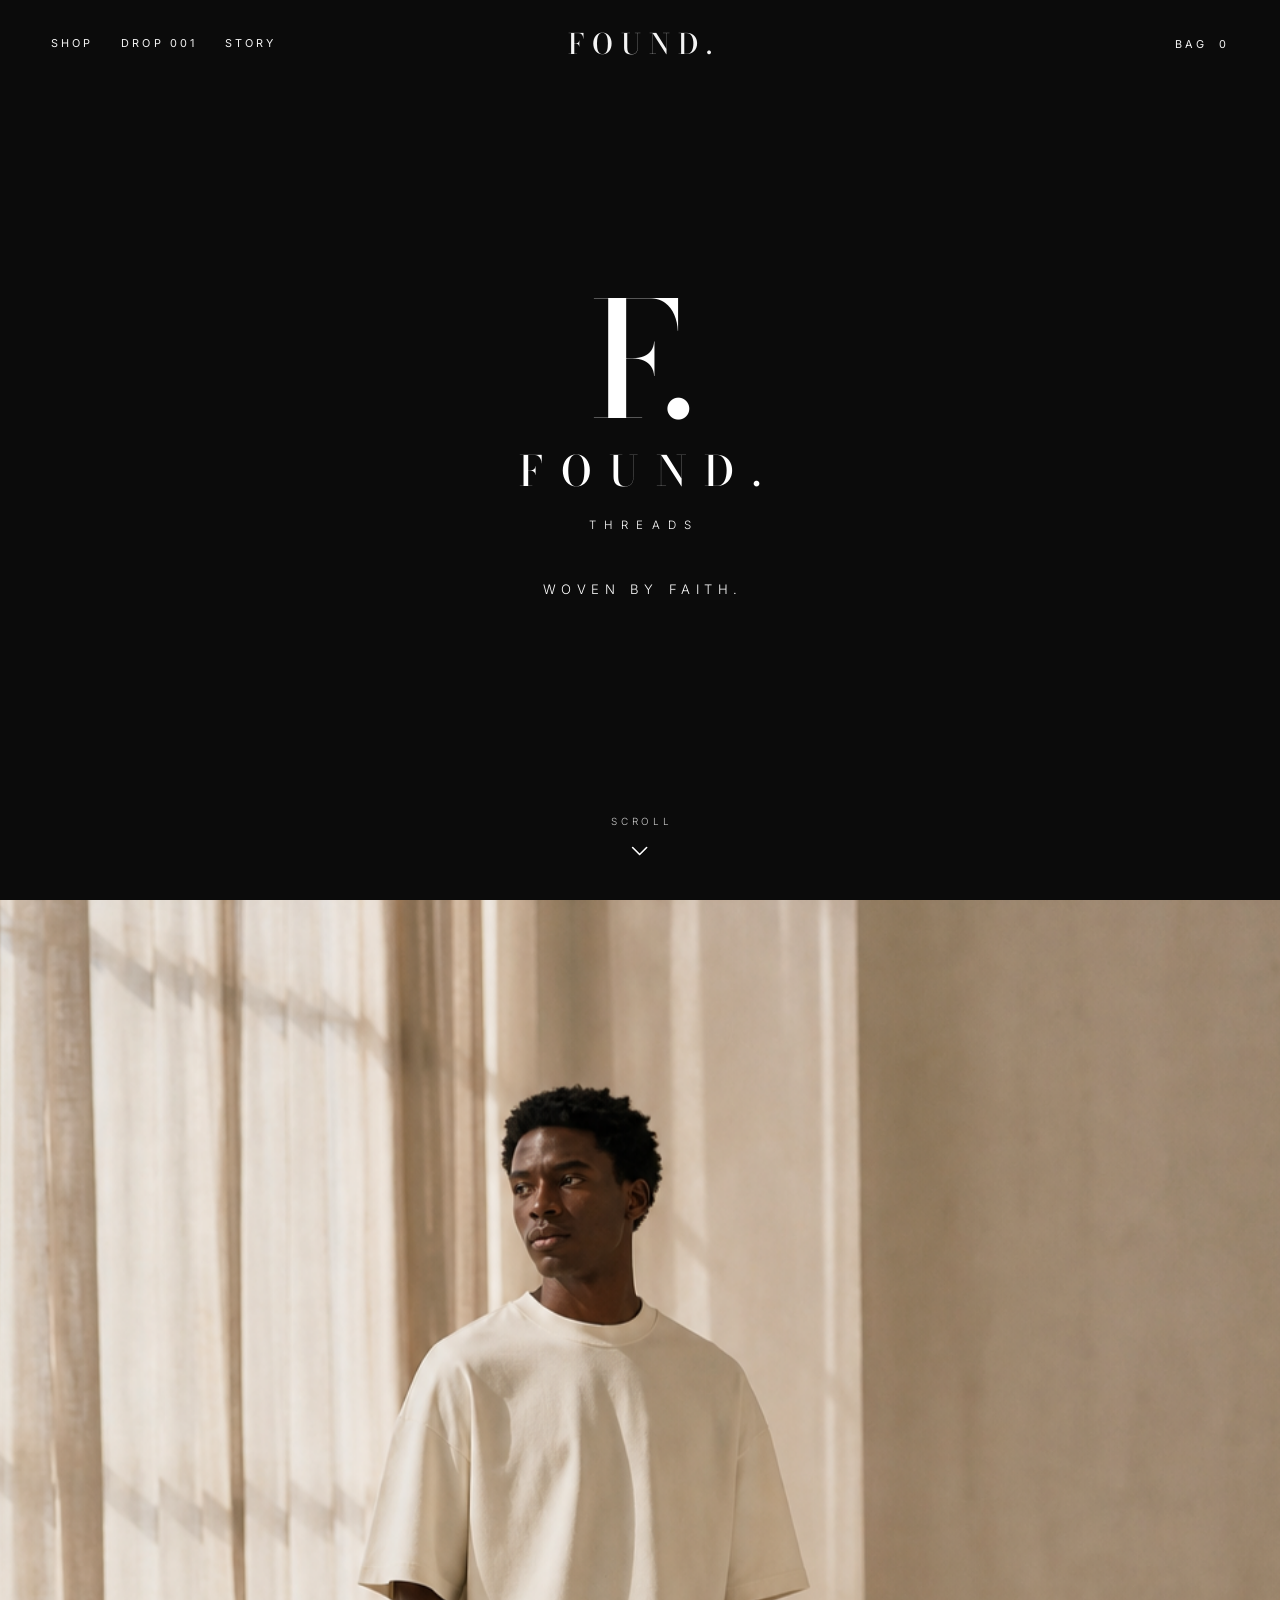
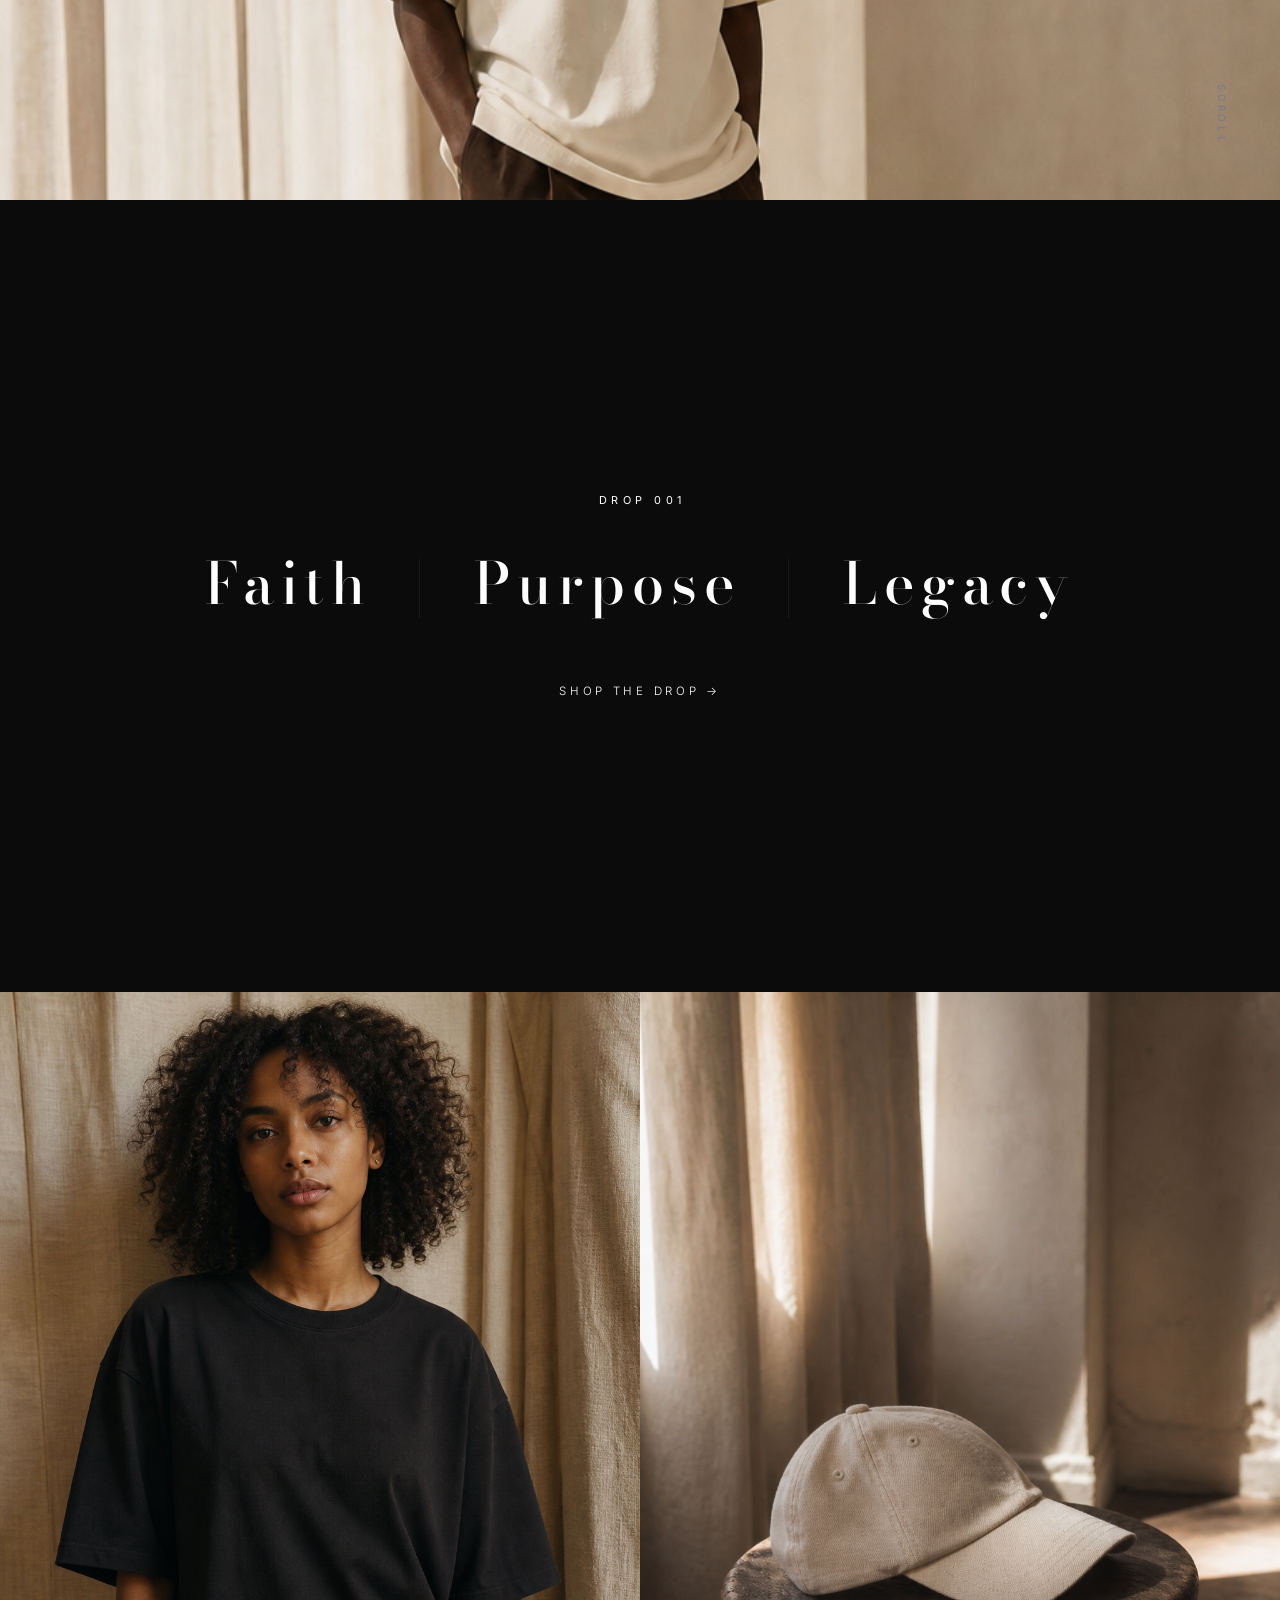
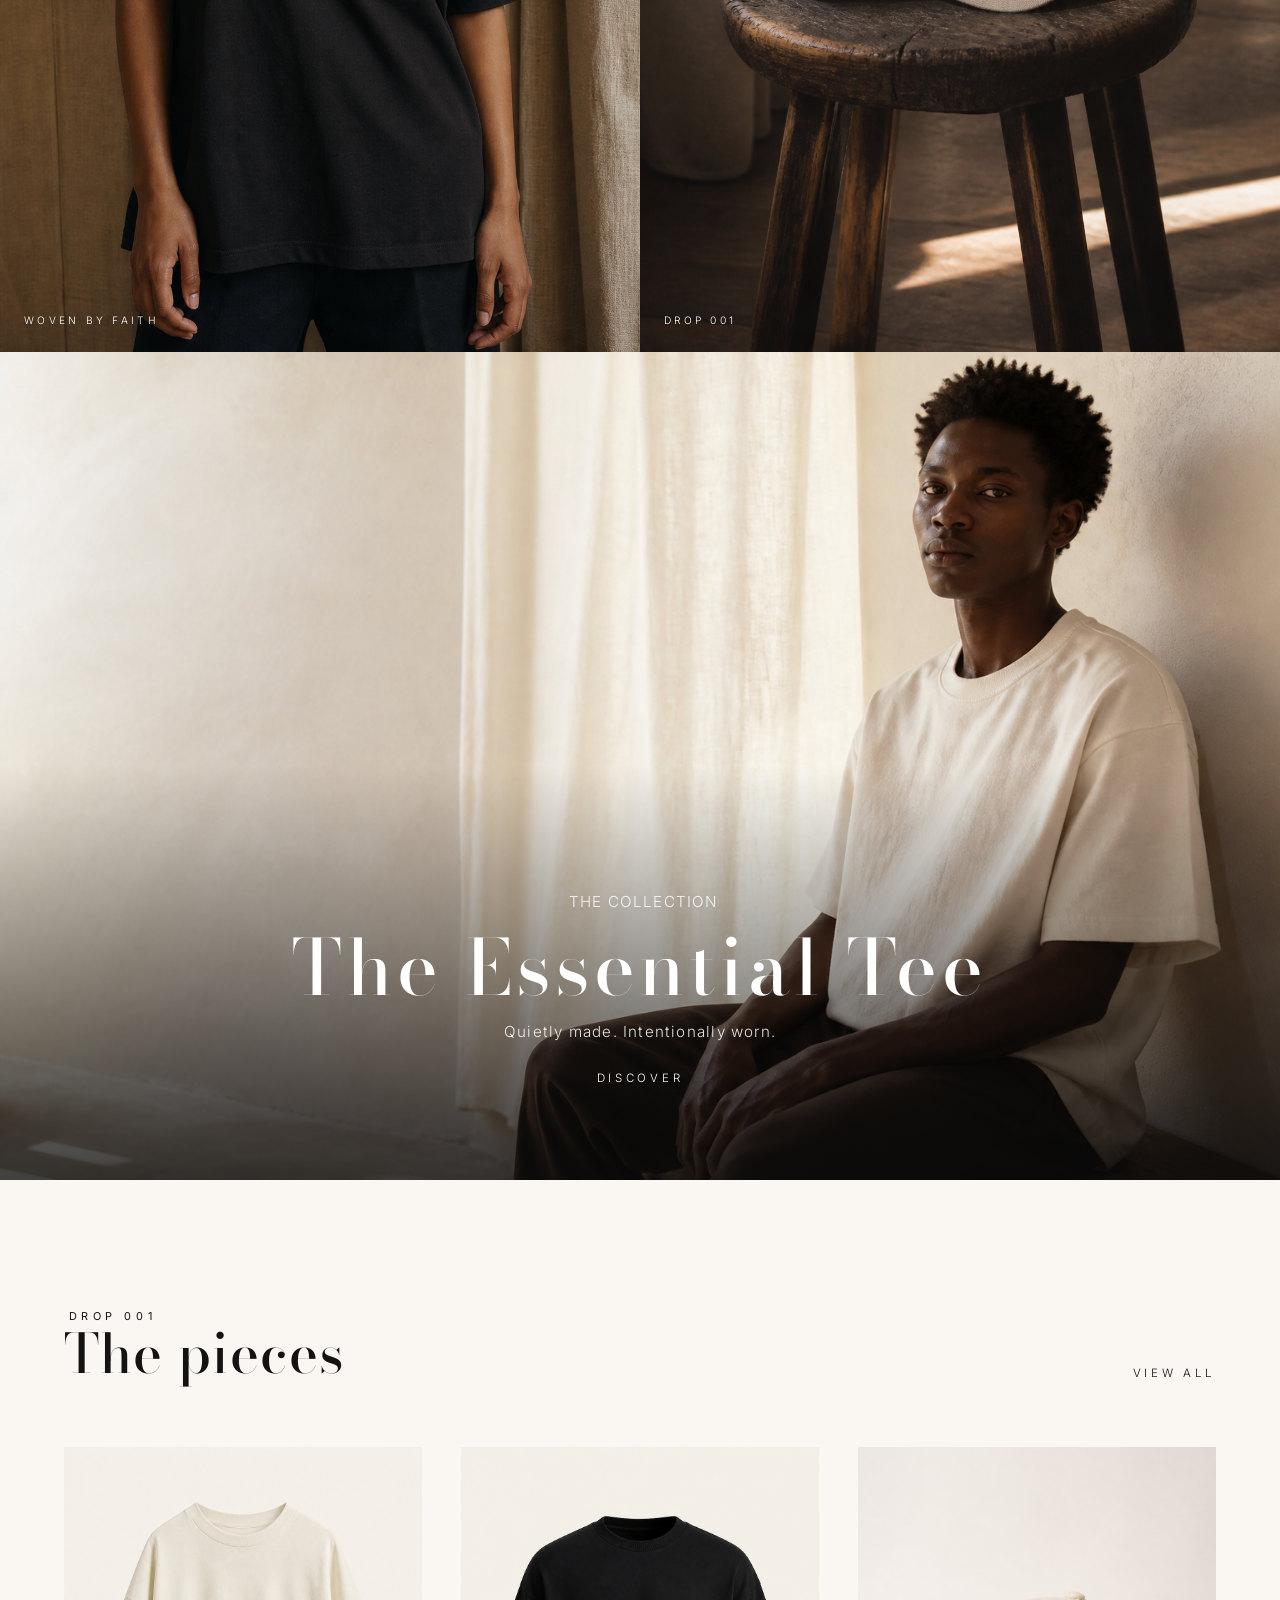
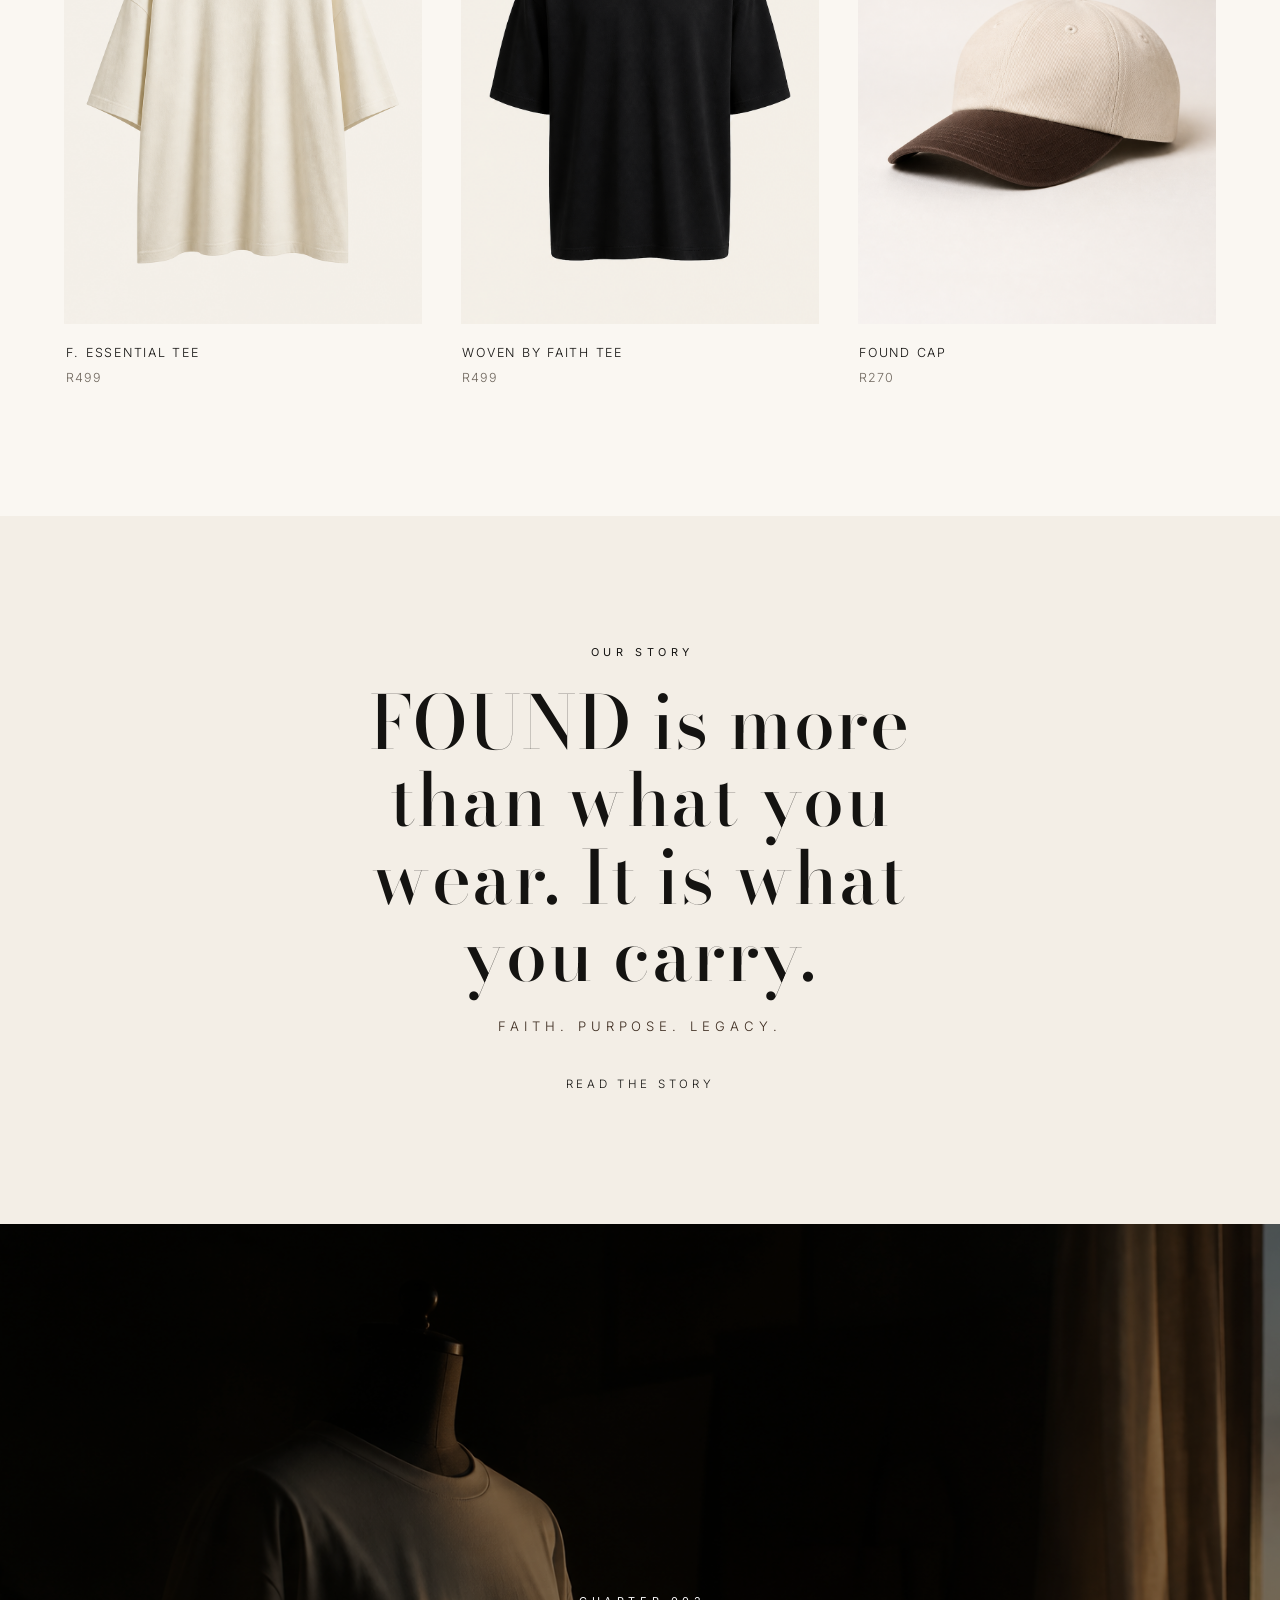
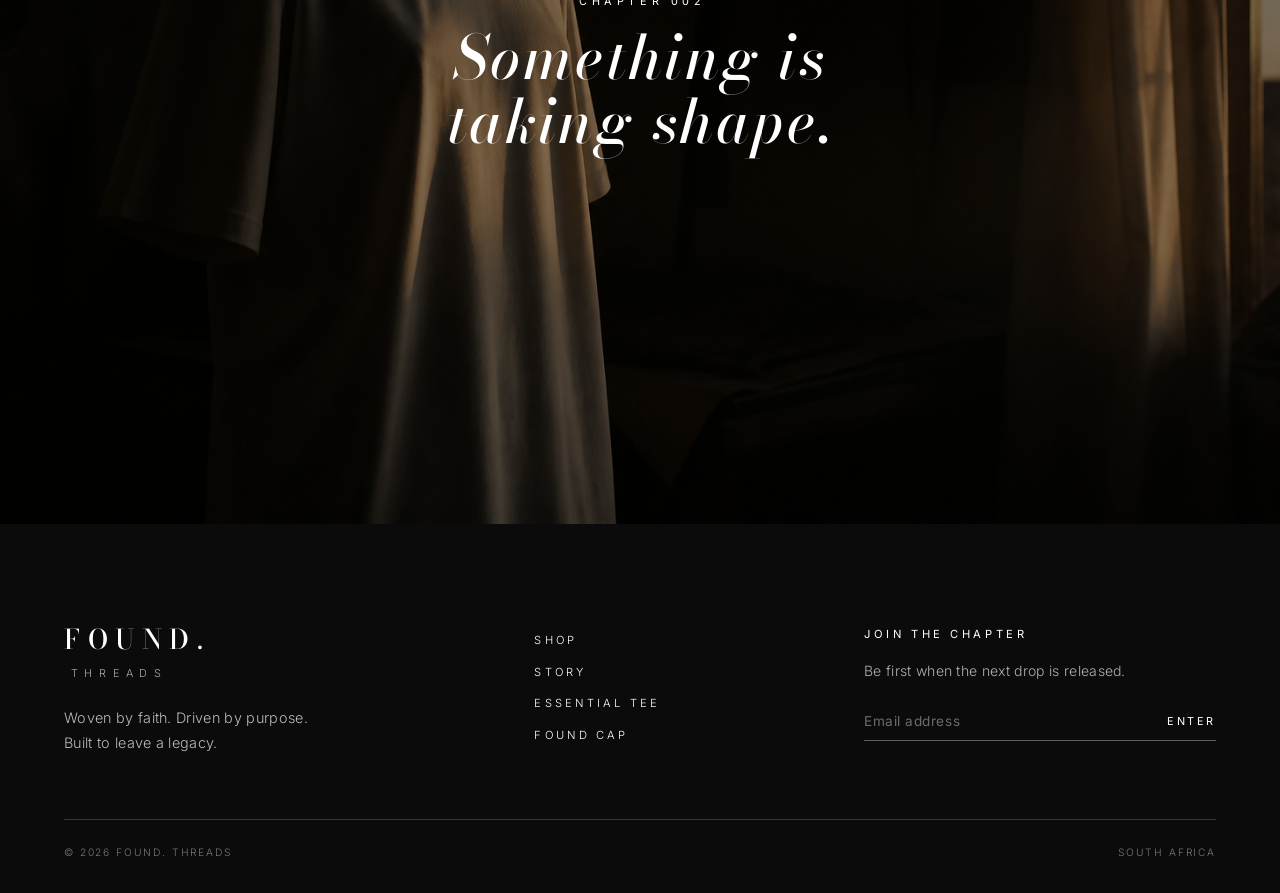
==== commit ad40c77c: "new" ====
--- a/index.html
+++ b/index.html
@@ -55,9 +55,15 @@
           <p class="intro__sub reveal reveal-delay-2">THREADS</p>
           <p class="intro__line reveal reveal-delay-3">Woven by faith.</p>
         </div>
+        <a class="intro__scroll" href="#campaign" aria-label="Scroll to continue">
+          <span>Scroll</span>
+          <svg viewBox="0 0 24 24" aria-hidden="true">
+            <path d="M6 9l6 6 6-6" />
+          </svg>
+        </a>
       </section>
 
-      <section class="hero" aria-label="Campaign">
+      <section class="hero" id="campaign" aria-label="Campaign">
         <img
           src="assets/hero-campaign.jpg"
           alt="FOUND Drop 001 campaign"
--- a/css/styles.css
+++ b/css/styles.css
@@ -228,6 +228,7 @@
 
 /* ---------- Intro lockup ---------- */
 .intro {
+  position: relative;
   min-height: 100svh;
   background: var(--black);
   color: var(--white);
@@ -236,6 +237,91 @@
   justify-content: center;
   text-align: center;
   padding: 6rem 1.5rem;
+}
+
+.intro__lockup {
+  display: flex;
+  flex-direction: column;
+  align-items: center;
+}
+
+.intro__mark {
+  font-family: var(--serif);
+  font-size: clamp(5rem, 16vw, 10rem);
+  line-height: 0.75;
+  letter-spacing: -0.045em;
+  font-weight: 500;
+}
+
+.intro__brand {
+  margin-top: 1.1rem;
+  font-family: var(--serif);
+  font-size: clamp(1.6rem, 4vw, 2.6rem);
+  letter-spacing: 0.42em;
+  text-indent: 0.42em;
+  font-weight: 500;
+}
+
+.intro__sub {
+  margin-top: 0.7rem;
+  font-size: 0.72rem;
+  letter-spacing: 0.72em;
+  text-indent: 0.72em;
+  font-weight: 300;
+  opacity: 0.78;
+}
+
+.intro__line {
+  margin-top: 2.8rem;
+  font-size: clamp(0.72rem, 1.4vw, 0.82rem);
+  letter-spacing: 0.42em;
+  text-indent: 0.42em;
+  text-transform: uppercase;
+  font-weight: 300;
+}
+
+.intro__scroll {
+  position: absolute;
+  left: 50%;
+  bottom: 2.2rem;
+  transform: translateX(-50%);
+  display: flex;
+  flex-direction: column;
+  align-items: center;
+  gap: 0.45rem;
+  color: #fff;
+  z-index: 2;
+}
+
+.intro__scroll span {
+  font-size: 0.62rem;
+  letter-spacing: 0.4em;
+  text-indent: 0.4em;
+  text-transform: uppercase;
+  opacity: 0.8;
+}
+
+.intro__scroll svg {
+  width: 28px;
+  height: 28px;
+  stroke: currentColor;
+  fill: none;
+  stroke-width: 1.4;
+  stroke-linecap: round;
+  stroke-linejoin: round;
+  animation: bounce-arrow 1.5s ease-in-out infinite;
+}
+
+@keyframes bounce-arrow {
+  0%,
+  100% {
+    transform: translateY(0);
+    opacity: 0.45;
+  }
+  50% {
+    transform: translateY(12px);
+    opacity: 1;
+  }
 }
 
 .intro__lockup {
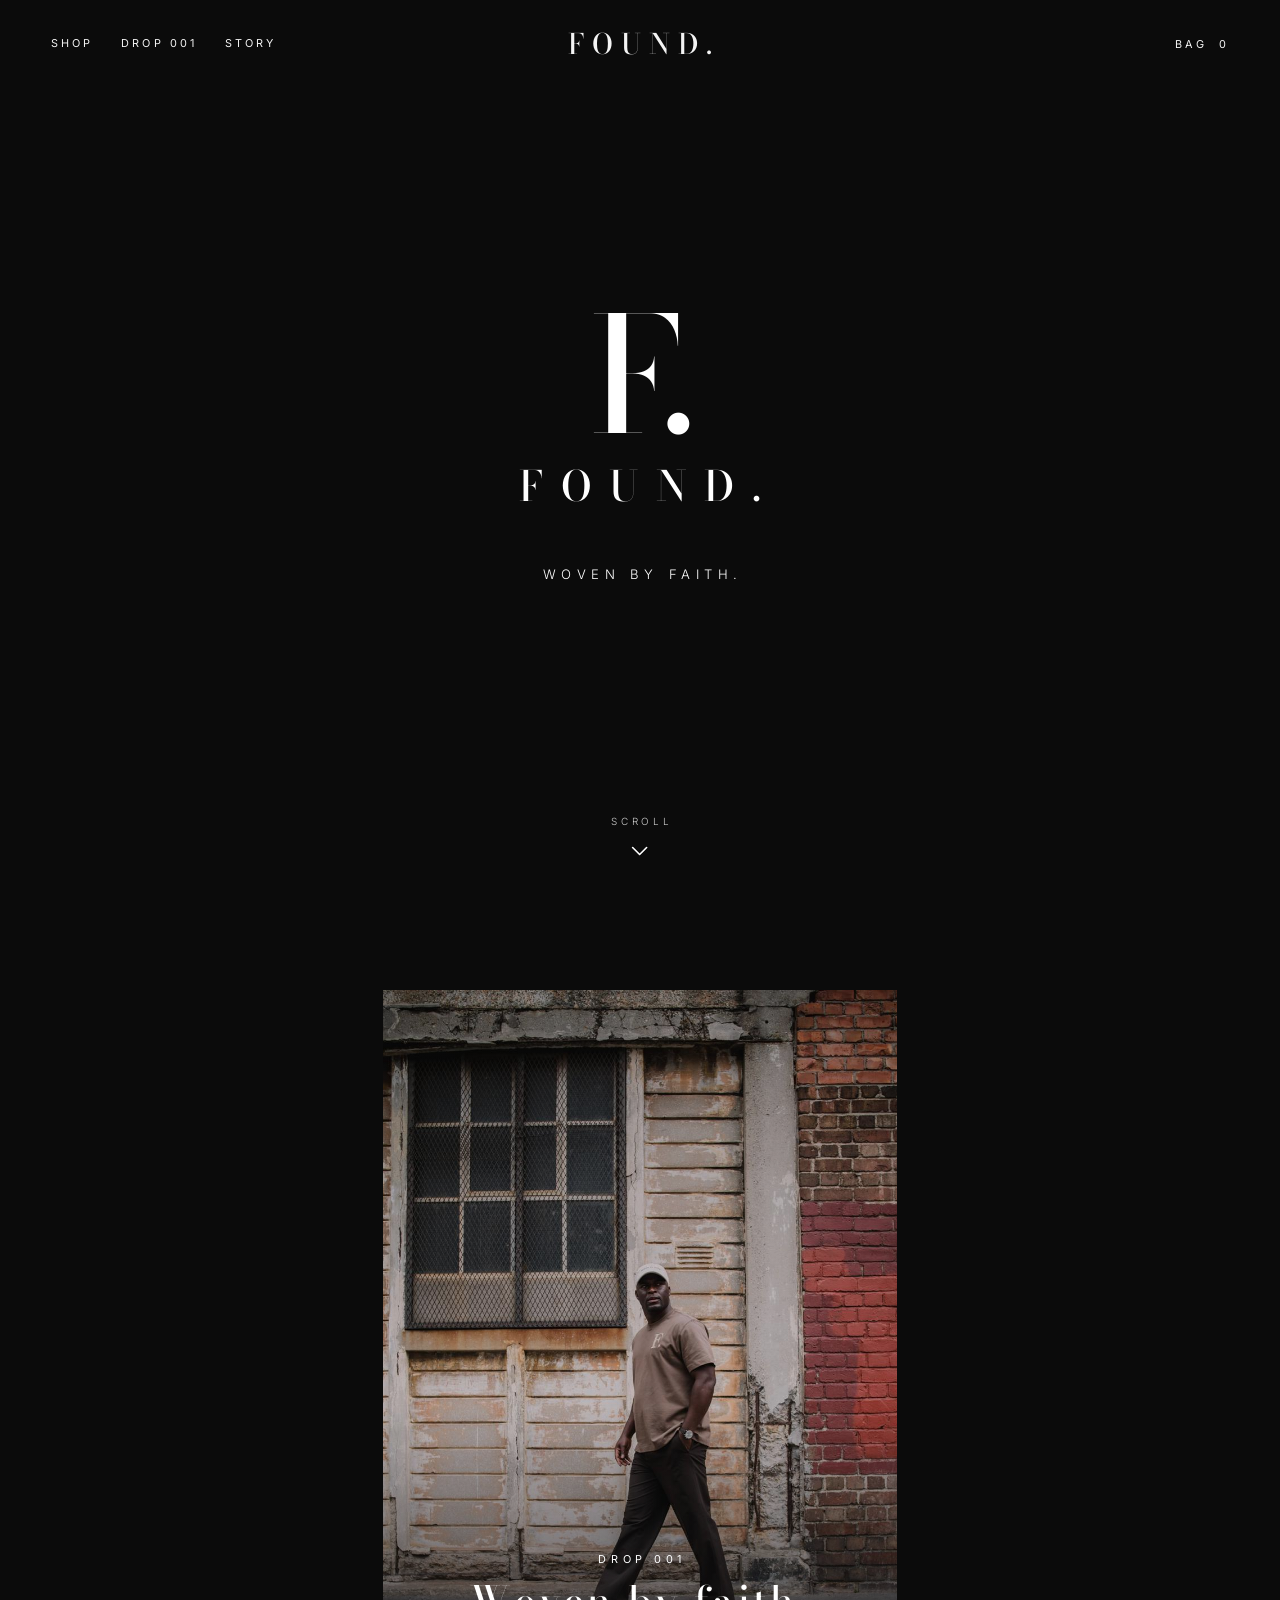
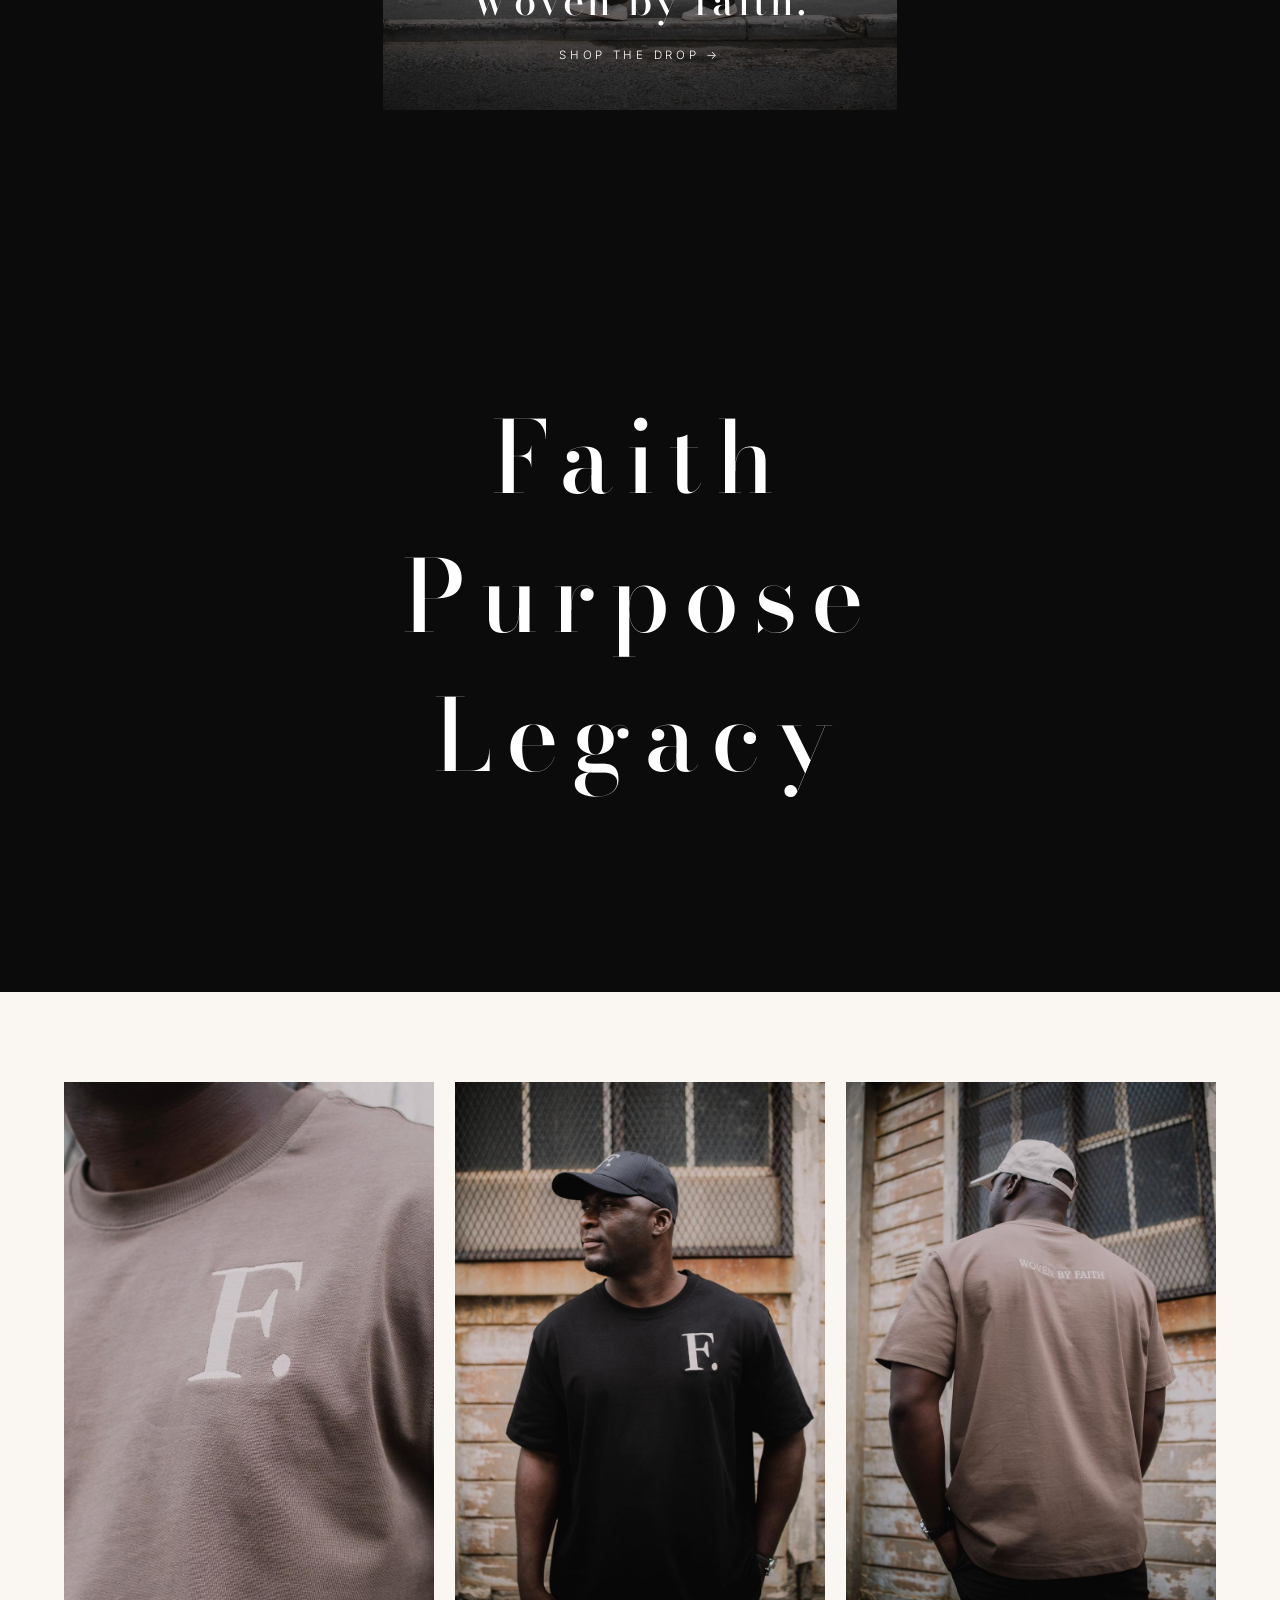
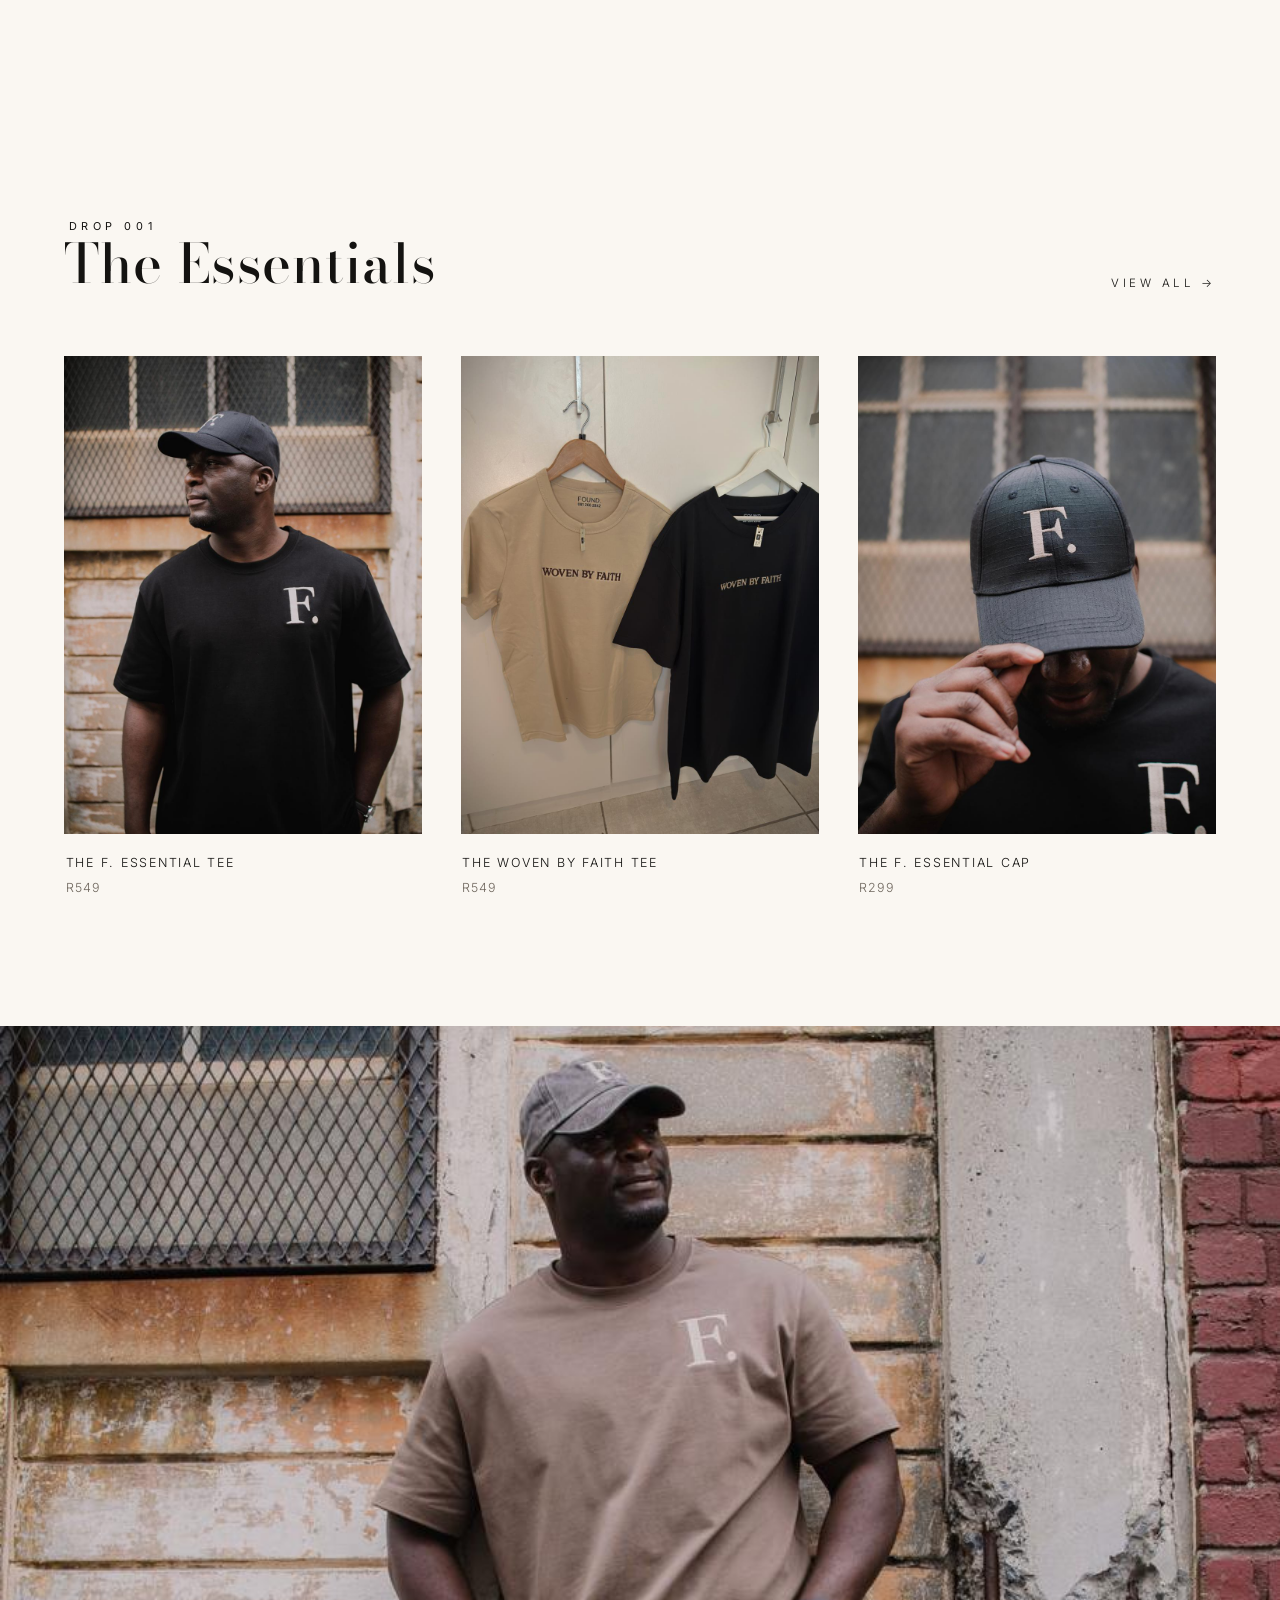
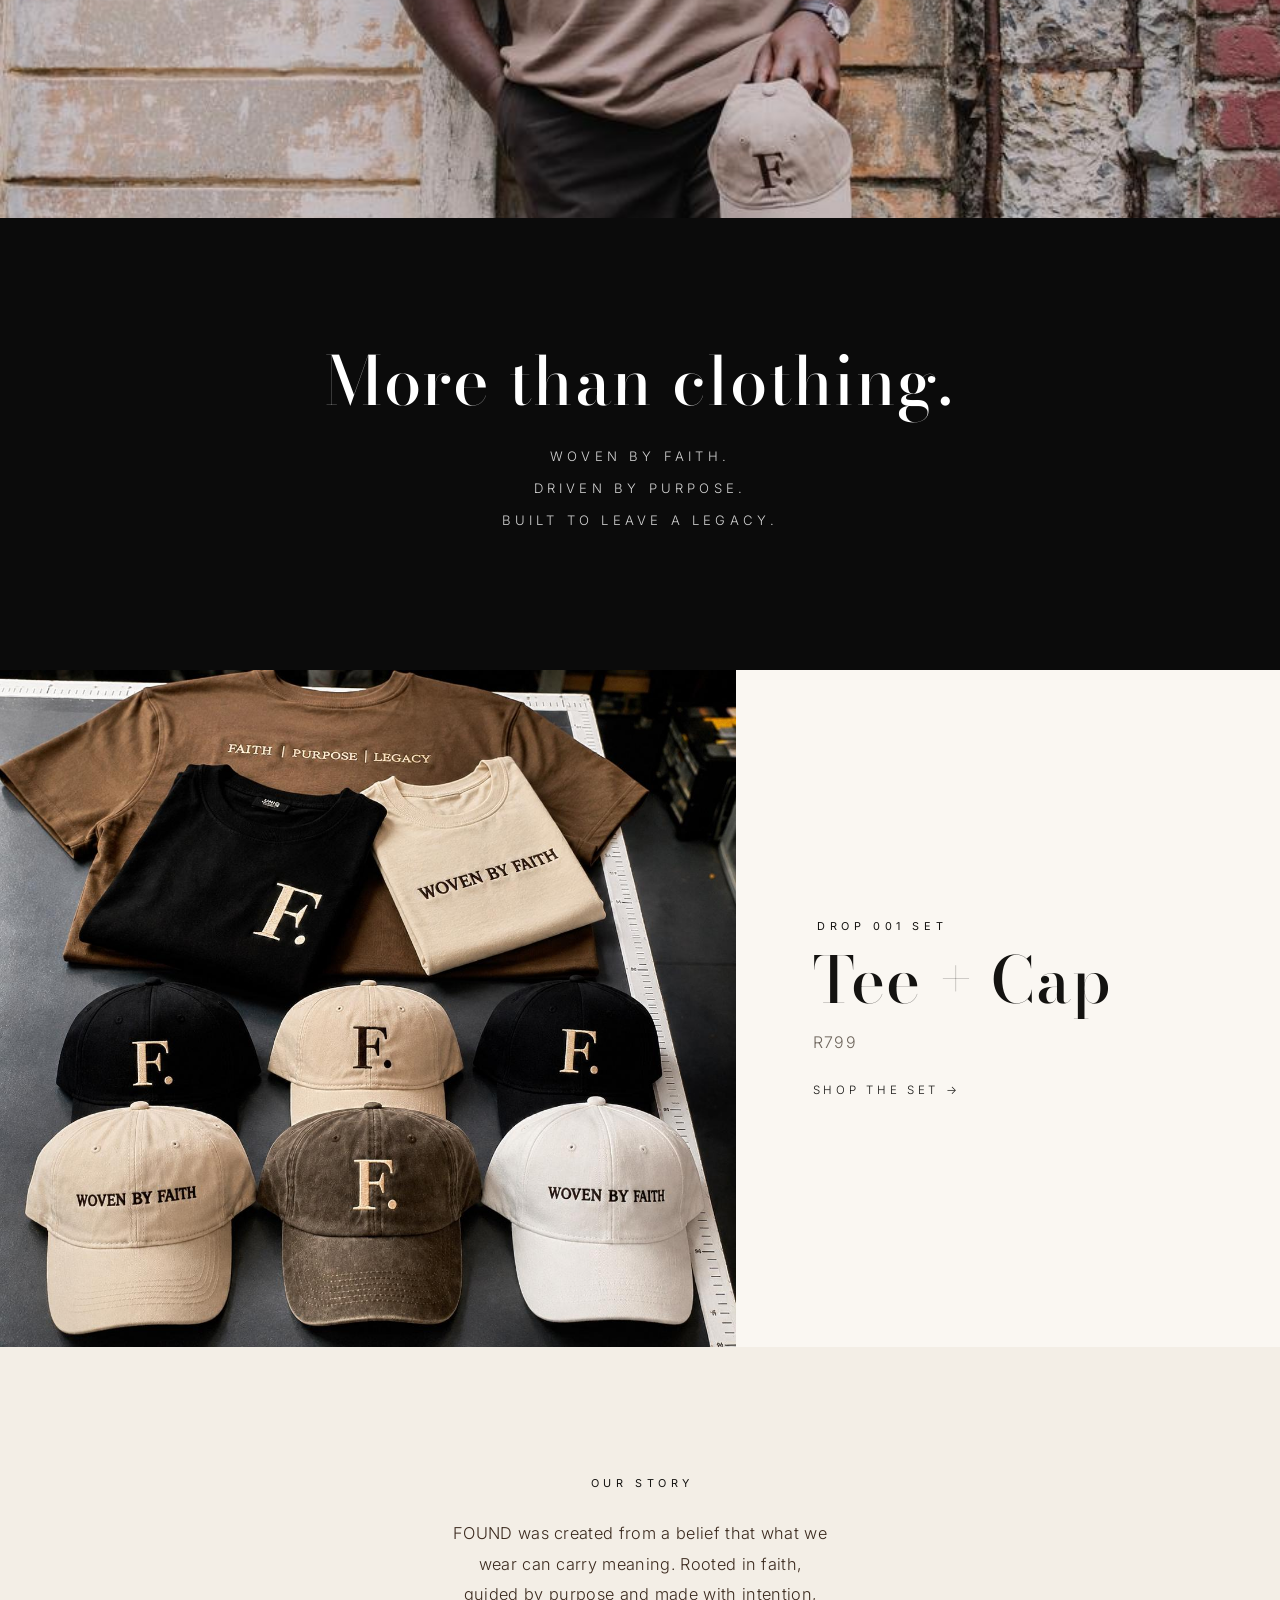
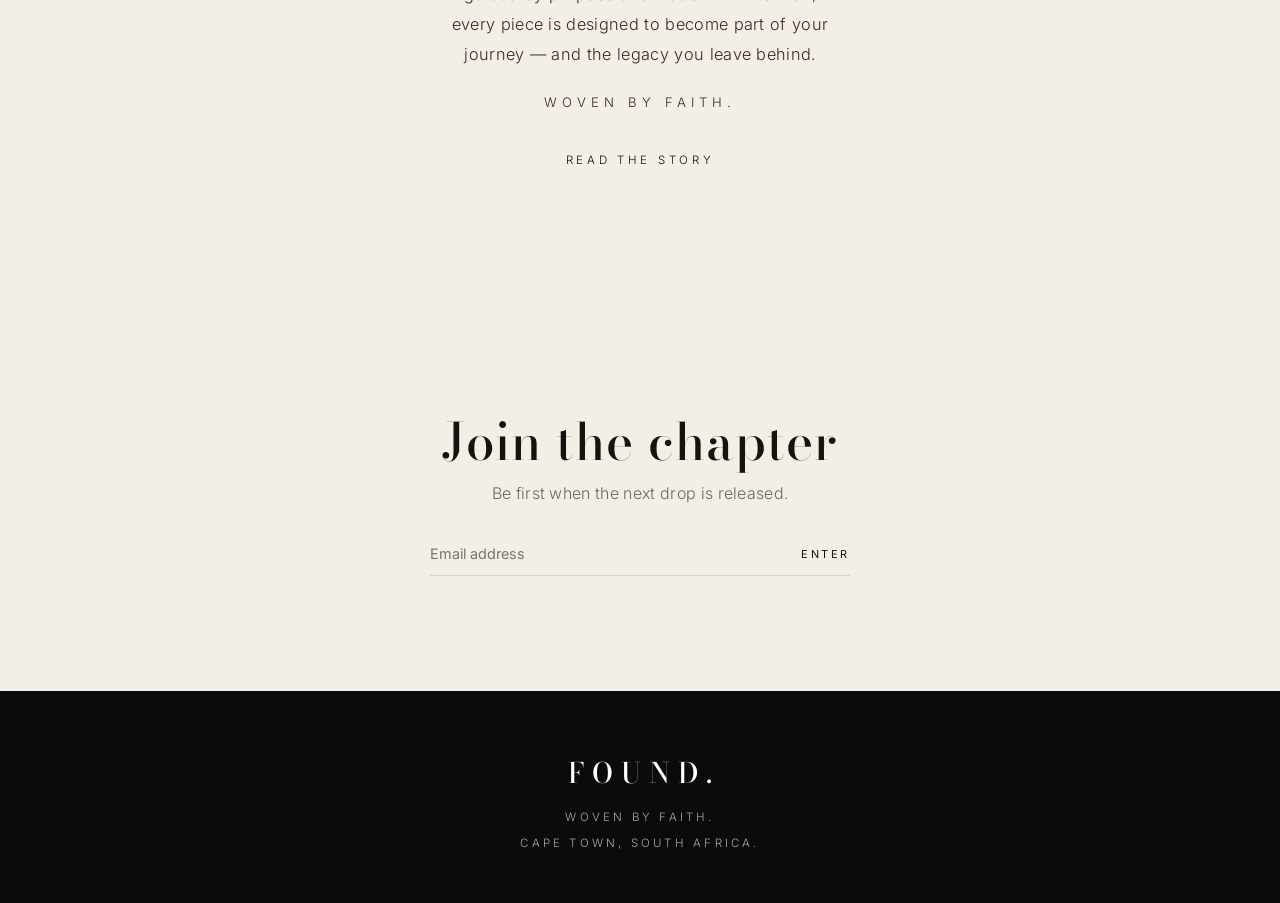
==== commit ebef549b: "new images, checkout email" ====
--- a/index.html
+++ b/index.html
@@ -3,10 +3,10 @@
   <head>
     <meta charset="UTF-8" />
     <meta name="viewport" content="width=device-width, initial-scale=1.0" />
-    <title>FOUND. THREADS</title>
+    <title>FOUND.</title>
     <meta
       name="description"
-      content="FOUND. THREADS — woven by faith, driven by purpose, built to leave a legacy. Drop 001."
+      content="FOUND. — Woven by faith. Driven by purpose. Built to leave a legacy. Drop 001."
     />
     <link rel="icon" href="assets/mark-f.jpg" />
     <link rel="preconnect" href="https://fonts.googleapis.com" />
@@ -52,7 +52,6 @@
         <div class="intro__lockup">
           <p class="intro__mark reveal">F.</p>
           <h1 class="intro__brand reveal reveal-delay-1">FOUND.</h1>
-          <p class="intro__sub reveal reveal-delay-2">THREADS</p>
           <p class="intro__line reveal reveal-delay-3">Woven by faith.</p>
         </div>
         <a class="intro__scroll" href="#campaign" aria-label="Scroll to continue">
@@ -64,94 +63,110 @@
       </section>
 
       <section class="hero" id="campaign" aria-label="Campaign">
-        <img
-          src="assets/hero-campaign.jpg"
-          alt="FOUND Drop 001 campaign"
-          fetchpriority="high"
-        />
-        <span class="scroll-cue">Scroll</span>
+        <div class="hero__frame">
+          <img
+            src="images/WhatsApp%20Image%202026-09-03%20at%2008.32.07%20(2).jpeg"
+            alt="FOUND Drop 001"
+            fetchpriority="high"
+          />
+          <div class="hero__veil"></div>
+          <div class="hero__content">
+            <p class="eyebrow">Drop 001</p>
+            <h2 class="display">Woven by faith.</h2>
+            <a class="text-link" href="shop.html">Shop the drop →</a>
+          </div>
+        </div>
       </section>
 
-      <section class="drop" id="drop">
-        <p class="eyebrow in-view">Drop 001</p>
-        <h2 class="in-view">Faith <span>|</span> Purpose <span>|</span> Legacy</h2>
-        <a class="text-link in-view" href="shop.html">Shop the drop →</a>
+      <section class="brand-statement" id="drop">
+        <p class="in-view">Faith</p>
+        <p class="in-view">Purpose</p>
+        <p class="in-view">Legacy</p>
       </section>
 
-      <section class="editorial" aria-label="Look">
+      <section class="editorial-trio">
         <figure>
-          <img src="assets/editorial-01.jpg" alt="Woven By Faith Tee" loading="lazy" />
-          <figcaption>Woven by faith</figcaption>
+          <img
+            src="images/WhatsApp%20Image%202026-09-03%20at%2008.32.07%20(1).jpeg"
+            alt="The F. mark embroidered on the chest"
+            loading="lazy"
+          />
         </figure>
         <figure>
-          <img src="assets/editorial-02.jpg" alt="FOUND Cap" loading="lazy" />
-          <figcaption>Drop 001</figcaption>
+          <img
+            src="images/black_tee_front.jpeg"
+            alt="The F. Essential Tee in Black"
+            loading="lazy"
+          />
         </figure>
-      </section>
-
-      <section class="feature">
-        <img src="assets/essential-lifestyle.jpg" alt="The Essential Tee" loading="lazy" />
-        <div class="feature__veil"></div>
-        <div class="feature__copy in-view">
-          <p class="eyebrow">The collection</p>
-          <h2 class="display">The Essential Tee</h2>
-          <p>Quietly made. Intentionally worn.</p>
-          <a class="text-link" href="product.html?id=essential-tee">Discover</a>
-        </div>
+        <figure>
+          <img
+            src="images/WhatsApp%20Image%202026-09-03%20at%2008.32.07%20(3).jpeg"
+            alt="Woven by faith embroidered across the back"
+            loading="lazy"
+          />
+        </figure>
       </section>
 
       <section class="collection section-pad">
         <div class="collection__head">
           <div>
             <p class="eyebrow">Drop 001</p>
-            <h2 class="display">The pieces</h2>
+            <h2 class="display">The Essentials</h2>
           </div>
-          <a class="text-link" href="shop.html">View all</a>
+          <a class="text-link" href="shop.html">View all →</a>
         </div>
         <div class="product-grid" data-home-grid></div>
       </section>
 
+      <section class="manifesto">
+        <img
+          src="images/WhatsApp%20Image%202026-09-03%20at%2008.32.07%20(5).jpeg"
+          alt="FOUND Drop 001"
+          loading="lazy"
+        />
+        <div class="manifesto__copy in-view">
+          <h2 class="display">More than clothing.</h2>
+          <p>Woven by faith.</p>
+          <p>Driven by purpose.</p>
+          <p>Built to leave a legacy.</p>
+        </div>
+      </section>
+
+      <section class="drop-set">
+        <img src="images/caps and tees.jpeg" alt="Drop 001 Set" loading="lazy" />
+        <div class="drop-set__copy">
+          <p class="eyebrow">Drop 001 Set</p>
+          <h2 class="display">Tee + Cap</h2>
+          <p class="drop-set__price">R799</p>
+          <a class="text-link" href="product.html?id=drop-001-set">Shop the set →</a>
+        </div>
+      </section>
+
       <section class="story-band section-pad">
         <p class="eyebrow in-view">Our story</p>
-        <h2 class="display in-view">FOUND is more than what you wear. It is what you carry.</h2>
-        <p class="lede in-view">Faith. Purpose. Legacy.</p>
+        <p class="story-band__body in-view">
+          FOUND was created from a belief that what we wear can carry meaning. Rooted in faith, guided by purpose and made with intention, every piece is designed to become part of your journey — and the legacy you leave behind.
+        </p>
+        <p class="lede in-view">Woven by Faith.</p>
         <a class="text-link in-view" href="story.html">Read the story</a>
       </section>
 
-      <section class="chapter">
-        <img src="assets/chapter-002.jpg" alt="Chapter 002" loading="lazy" />
-        <div class="chapter__copy">
-          <p class="eyebrow">Chapter 002</p>
-          <h2 class="display">Something is taking shape.</h2>
-        </div>
+      <section class="join-chapter">
+        <h2 class="display">Join the chapter</h2>
+        <p>Be first when the next drop is released.</p>
+        <form data-newsletter>
+          <input type="email" required placeholder="Email address" aria-label="Email address" />
+          <button type="submit">Enter</button>
+        </form>
       </section>
     </main>
 
     <footer class="site-footer">
-      <div class="footer-grid">
-        <div class="footer-brand">
-          <a class="logo" href="index.html">FOUND.</a>
-          <p class="threads">THREADS</p>
-          <p>Woven by faith. Driven by purpose. Built to leave a legacy.</p>
-        </div>
-        <nav class="footer-nav">
-          <a class="footer-link" href="shop.html">Shop</a>
-          <a class="footer-link" href="story.html">Story</a>
-          <a class="footer-link" href="product.html?id=essential-tee">Essential Tee</a>
-          <a class="footer-link" href="product.html?id=cap">FOUND Cap</a>
-        </nav>
-        <div class="newsletter">
-          <h3>Join the chapter</h3>
-          <p>Be first when the next drop is released.</p>
-          <form data-newsletter>
-            <input type="email" required placeholder="Email address" aria-label="Email address" />
-            <button type="submit">Enter</button>
-          </form>
-        </div>
-      </div>
-      <div class="footer-base">
-        <span>© 2026 FOUND. THREADS</span>
-        <span>South Africa</span>
+      <div class="footer-simple">
+        <a class="logo" href="index.html">FOUND.</a>
+        <p>Woven by faith.</p>
+        <p>Cape Town, South Africa.</p>
       </div>
     </footer>
 
@@ -167,22 +182,12 @@
           <span>Subtotal</span>
           <span data-subtotal>R0</span>
         </div>
-        <button class="checkout-btn" type="button" data-checkout-start>Checkout</button>
-        <p class="checkout-note">Drop 001 is released in limited quantities.</p>
-        <form class="checkout-form" data-checkout-form>
-          <input type="text" name="name" required placeholder="Full name" />
-          <input type="email" name="email" required placeholder="Email" />
-          <input type="tel" name="phone" required placeholder="Phone" />
-          <input type="text" name="city" required placeholder="City" />
-          <button class="primary-btn" type="submit">Place order</button>
-        </form>
-        <div class="order-confirm" data-order-confirm>
-          <h3>Received.</h3>
-          <p>A member of FOUND will confirm your order shortly.</p>
-        </div>
+        <a class="checkout-btn" href="checkout.html">Checkout</a>
+        <p class="checkout-note">Bank transfer only. You will enter your payment reference at checkout.</p>
       </div>
     </aside>
 
+    <script src="js/config.js"></script>
     <script src="js/app.js"></script>
   </body>
 </html>
--- a/css/styles.css
+++ b/css/styles.css
@@ -367,29 +367,28 @@
 
 /* ---------- Hero campaign ---------- */
 .hero {
-  position: relative;
-  height: 100svh;
-  overflow: hidden;
+  display: flex;
+  align-items: center;
+  justify-content: center;
+  min-height: 100svh;
+  padding: clamp(2rem, 4vw, 3.5rem) clamp(1.25rem, 5vw, 4rem);
   background: var(--black);
   color: var(--white);
 }
 
-.hero img {
+/* Sized off the viewport height and capped at the source width (914px),
+   so the photo is never scaled up past its native resolution. */
+.hero__frame {
+  position: relative;
+  width: min(100%, 914px, calc(80svh * 0.714));
+  aspect-ratio: 914 / 1280;
+  overflow: hidden;
+}
+
+.hero__frame img {
   width: 100%;
   height: 100%;
   object-fit: cover;
-  object-position: center 22%;
-  animation: kenburns 22s var(--ease) forwards;
-  transform-origin: center 30%;
-}
-
-@keyframes kenburns {
-  from {
-    transform: scale(1);
-  }
-  to {
-    transform: scale(1.08);
-  }
 }
 
 .hero__veil {
@@ -407,26 +406,289 @@
   position: absolute;
   left: 0;
   right: 0;
-  bottom: 8vh;
+  bottom: 6%;
   text-align: center;
-  padding: 0 1.5rem;
-}
-
-.hero__content h1 {
+  padding: 0 1.25rem;
+}
+
+.hero__content h2 {
+  margin: 0.7rem 0 1.2rem;
+  font-size: clamp(1.5rem, 3.2vw, 2.5rem);
+  letter-spacing: 0.08em;
+}
+
+.hero__content .text-link {
+  color: #fff;
+}
+
+.brand-statement {
+  min-height: 88svh;
+  display: flex;
+  flex-direction: column;
+  align-items: center;
+  justify-content: center;
+  gap: clamp(1.4rem, 4vw, 2.8rem);
+  text-align: center;
+  background: var(--black);
+  color: var(--white);
+  padding: 6rem 1.5rem;
+}
+
+.brand-statement p {
   font-family: var(--serif);
-  font-size: clamp(3.2rem, 9vw, 7.5rem);
+  font-size: clamp(2.6rem, 8vw, 6.2rem);
   font-weight: 500;
-  letter-spacing: 0.18em;
-  text-indent: 0.18em;
-  line-height: 0.9;
-}
-
-.hero__content p {
-  margin-top: 1.1rem;
-  font-size: clamp(0.72rem, 1.3vw, 0.85rem);
-  letter-spacing: 0.48em;
-  text-indent: 0.48em;
-  text-transform: uppercase;
+  letter-spacing: 0.14em;
+  line-height: 0.95;
+}
+
+.editorial-trio {
+  display: grid;
+  grid-template-columns: repeat(3, 1fr);
+  gap: clamp(0.6rem, 1.6vw, 1.4rem);
+  padding: clamp(3rem, 7vw, 6rem) clamp(1.25rem, 5vw, 5rem);
+  background: var(--ivory);
+}
+
+/* Native ratio of the source files, so nothing is cropped */
+.editorial-trio img {
+  display: block;
+  width: 100%;
+  aspect-ratio: 914 / 1280;
+  object-fit: cover;
+}
+
+.manifesto img {
+  width: 100%;
+  height: 88svh;
+  object-fit: cover;
+  object-position: center 30%;
+}
+
+.manifesto__copy {
+  background: var(--black);
+  color: var(--white);
+  text-align: center;
+  padding: clamp(5rem, 10vw, 8.5rem) 1.5rem;
+}
+
+.manifesto__copy h2 {
+  margin-bottom: 1.8rem;
+  font-size: clamp(2.2rem, 5.5vw, 4.2rem);
+}
+
+.manifesto__copy p {
+  font-size: 0.82rem;
+  letter-spacing: 0.32em;
+  text-transform: uppercase;
+  margin: 0.7rem 0;
+  opacity: 0.82;
+}
+
+.drop-set {
+  display: grid;
+  grid-template-columns: 1.15fr 0.85fr;
+  background: var(--ivory);
+}
+
+.drop-set img {
+  width: 100%;
+  height: 100%;
+  min-height: 72vh;
+  object-fit: cover;
+}
+
+.drop-set__copy {
+  display: flex;
+  flex-direction: column;
+  justify-content: center;
+  padding: clamp(2.5rem, 6vw, 5rem);
+}
+
+.drop-set__copy h2 {
+  margin: 0.7rem 0 1rem;
+  font-size: clamp(2.4rem, 5vw, 4rem);
+}
+
+.drop-set__price {
+  font-size: 1rem;
+  letter-spacing: 0.08em;
+  color: var(--muted);
+  margin-bottom: 1.6rem;
+}
+
+.join-chapter {
+  background: var(--cream);
+  text-align: center;
+  padding: clamp(4.5rem, 9vw, 7.5rem) 1.5rem;
+}
+
+.join-chapter h2 {
+  font-size: clamp(2rem, 4.5vw, 3.2rem);
+  margin-bottom: 0.8rem;
+}
+
+.join-chapter p {
+  color: var(--muted);
+  margin-bottom: 1.6rem;
+}
+
+.join-chapter form {
+  display: flex;
+  max-width: 420px;
+  margin: 0 auto;
+  border-bottom: 1px solid var(--line);
+}
+
+.join-chapter input {
+  flex: 1;
+  background: transparent;
+  border: 0;
+  padding: 0.8rem 0;
+  outline: none;
+  font-size: 0.9rem;
+}
+
+.join-chapter button {
+  font-size: 0.68rem;
+  letter-spacing: 0.24em;
+  text-transform: uppercase;
+  padding-left: 1rem;
+}
+
+.footer-simple {
+  padding: 4.2rem 4vw 3.2rem;
+  text-align: center;
+}
+
+.site-footer:has(.footer-simple) {
+  padding: 0;
+}
+
+.join-chapter .thanks {
+  font-size: 0.82rem;
+  letter-spacing: 0.12em;
+}
+
+.footer-simple .logo {
+  display: inline-block;
+  margin-bottom: 0.9rem;
+}
+
+.footer-simple p {
+  font-size: 0.72rem;
+  letter-spacing: 0.28em;
+  text-transform: uppercase;
+  opacity: 0.65;
+  margin-top: 0.45rem;
+}
+
+.story-band__body {
+  max-width: 38ch;
+  margin: 1.6rem auto 1.4rem;
+  font-size: 1.02rem;
+  line-height: 1.85;
+  color: var(--chocolate);
+}
+
+.product-card__blurb {
+  margin-top: 0.25rem;
+  font-size: 0.72rem;
+  letter-spacing: 0.08em;
+  color: var(--muted);
+}
+
+.color-row {
+  margin-top: 2rem;
+}
+
+.color-row p,
+.size-row p,
+.qty-row p,
+.pdp-acc button {
+  font-size: 0.64rem;
+  letter-spacing: 0.28em;
+  text-transform: uppercase;
+}
+
+.color-options,
+.size-options {
+  display: flex;
+  flex-wrap: wrap;
+  align-items: baseline;
+  gap: 0.15rem 0;
+  margin-top: 0.75rem;
+}
+
+.color-options button,
+.size-options button {
+  min-width: 0;
+  height: auto;
+  padding: 0.15rem 0;
+  border: 0;
+  background: none;
+  font-size: 0.86rem;
+  letter-spacing: 0.08em;
+  color: var(--ink);
+  opacity: 0.38;
+}
+
+.color-options button:not(:last-child)::after,
+.size-options button:not(:last-child)::after {
+  content: "·";
+  margin: 0 0.55rem;
+  opacity: 0.45;
+  pointer-events: none;
+}
+
+.color-options button.is-active,
+.color-options button:hover,
+.size-options button.is-active,
+.size-options button:hover {
+  opacity: 1;
+  background: none;
+  color: var(--ink);
+  border: 0;
+}
+
+.size-row.is-error .size-options button {
+  color: #8a3b2a;
+}
+
+.pdp-acc {
+  margin-top: 2.4rem;
+  border-top: 1px solid var(--line);
+}
+
+.pdp-acc__item {
+  border-bottom: 1px solid var(--line);
+}
+
+.pdp-acc button {
+  width: 100%;
+  display: flex;
+  justify-content: space-between;
+  align-items: center;
+  padding: 1.05rem 0;
+}
+
+.pdp-acc__body {
+  display: none;
+  padding: 0 0 1.1rem;
+  font-size: 0.9rem;
+  line-height: 1.75;
+  color: var(--chocolate);
+  letter-spacing: 0.02em;
+  text-transform: none;
+}
+
+.pdp-acc__item.is-open .pdp-acc__body {
+  display: block;
+}
+
+.pdp-acc__item.is-open span {
+  transform: rotate(45deg);
+  display: inline-block;
 }
 
 .scroll-cue {
@@ -886,7 +1148,7 @@
 
 .pdp-thumbs {
   display: grid;
-  grid-template-columns: repeat(3, 1fr);
+  grid-template-columns: repeat(4, 1fr);
   gap: 0.6rem;
   margin-top: 0.6rem;
 }
@@ -915,7 +1177,11 @@
 
 .pdp-info h1 {
   font-size: clamp(2rem, 4vw, 3.1rem);
-  margin: 0.5rem 0 0.8rem;
+  margin: 0 0 0.55rem;
+}
+
+.pdp-info .eyebrow {
+  margin-bottom: 1.05rem;
 }
 
 .pdp-price {
@@ -946,39 +1212,48 @@
 }
 
 .size-row {
-  margin-top: 2.4rem;
-}
-
-.size-row p {
-  font-size: 0.64rem;
-  letter-spacing: 0.28em;
-  text-transform: uppercase;
+  margin-top: 2.1rem;
+}
+
+.qty-row {
+  margin-top: 1.8rem;
+}
+
+.qty-row p {
   margin-bottom: 0.8rem;
 }
 
-.size-options {
-  display: flex;
-  gap: 0.5rem;
-}
-
-.size-options button {
-  min-width: 48px;
+.qty-picker {
+  display: flex;
+  align-items: center;
+  width: fit-content;
+  border: 1px solid var(--line);
+}
+
+.qty-picker button {
+  width: 44px;
   height: 44px;
-  border: 1px solid var(--line);
-  font-size: 0.72rem;
-  letter-spacing: 0.12em;
-  transition: background 0.3s ease, color 0.3s ease, border-color 0.3s ease;
-}
-
-.size-options button.is-active,
-.size-options button:hover {
-  background: var(--ink);
-  color: var(--cream);
-  border-color: var(--ink);
-}
-
-.size-row.is-error .size-options button {
-  border-color: #8a3b2a;
+  font-size: 1.1rem;
+  line-height: 1;
+}
+
+.qty-picker input {
+  width: 56px;
+  height: 44px;
+  border: 0;
+  border-left: 1px solid var(--line);
+  border-right: 1px solid var(--line);
+  background: transparent;
+  text-align: center;
+  font-size: 0.9rem;
+  outline: none;
+  -moz-appearance: textfield;
+}
+
+.qty-picker input::-webkit-outer-spin-button,
+.qty-picker input::-webkit-inner-spin-button {
+  -webkit-appearance: none;
+  margin: 0;
 }
 
 .add-btn {
@@ -1239,6 +1514,10 @@
   font-size: 0.68rem;
   letter-spacing: 0.28em;
   text-transform: uppercase;
+  display: flex;
+  align-items: center;
+  justify-content: center;
+  border: 0;
 }
 
 .checkout-note {
@@ -1285,6 +1564,184 @@
   color: var(--muted);
 }
 
+/* ---------- Checkout ---------- */
+.checkout-page {
+  background: var(--ivory);
+  min-height: 100svh;
+}
+
+.checkout-layout {
+  display: grid;
+  grid-template-columns: 1.3fr 0.7fr;
+  gap: clamp(2rem, 5vw, 4rem);
+  padding: 0 clamp(1.25rem, 5vw, 5rem) 6rem;
+  align-items: start;
+}
+
+.checkout-panel,
+.checkout-summary {
+  background: var(--white);
+  padding: clamp(1.4rem, 3vw, 2rem);
+  border: 1px solid var(--line);
+}
+
+.checkout-panel section + section {
+  margin-top: 2.4rem;
+  padding-top: 2rem;
+  border-top: 1px solid var(--line);
+}
+
+.checkout-panel h2,
+.checkout-summary h2 {
+  font-size: 0.72rem;
+  letter-spacing: 0.28em;
+  text-transform: uppercase;
+  font-weight: 400;
+  margin-bottom: 1.2rem;
+}
+
+.field-grid {
+  display: grid;
+  grid-template-columns: 1fr 1fr;
+  gap: 1rem;
+}
+
+.field-grid .span-2 {
+  grid-column: 1 / -1;
+}
+
+.field-grid label,
+.ref-field {
+  display: flex;
+  flex-direction: column;
+  gap: 0.4rem;
+  font-size: 0.68rem;
+  letter-spacing: 0.16em;
+  text-transform: uppercase;
+}
+
+.field-grid input,
+.field-grid select,
+.field-grid textarea,
+.ref-field input {
+  border: 0;
+  border-bottom: 1px solid var(--line);
+  background: transparent;
+  padding: 0.7rem 0;
+  font-size: 0.92rem;
+  letter-spacing: 0.02em;
+  text-transform: none;
+  outline: none;
+}
+
+.pay-method {
+  border: 1px solid var(--ink);
+  padding: 1rem 1.1rem;
+  margin-bottom: 1.2rem;
+}
+
+.pay-method__title {
+  font-size: 0.78rem;
+  letter-spacing: 0.16em;
+  text-transform: uppercase;
+}
+
+.pay-method__note {
+  margin-top: 0.45rem;
+  font-size: 0.82rem;
+  color: var(--muted);
+  letter-spacing: 0.02em;
+  text-transform: none;
+}
+
+.bank-box {
+  display: grid;
+  gap: 0.55rem;
+  padding: 1rem 0 1.2rem;
+}
+
+.bank-box div {
+  display: flex;
+  justify-content: space-between;
+  gap: 1rem;
+  font-size: 0.82rem;
+}
+
+.bank-box dt {
+  color: var(--muted);
+  letter-spacing: 0.08em;
+  text-transform: uppercase;
+  font-size: 0.64rem;
+}
+
+.ref-guide {
+  font-size: 0.85rem;
+  margin: 0.4rem 0 1rem;
+}
+
+.ref-guide .text-link {
+  margin-left: 0.8rem;
+}
+
+.ref-warn,
+.form-error {
+  color: #8a3b2a;
+  font-size: 0.8rem;
+  margin: 0.7rem 0;
+  letter-spacing: 0.02em;
+}
+
+.ref-hint {
+  margin-top: 0.55rem;
+  font-size: 0.78rem;
+  color: var(--muted);
+}
+
+.add-btn:disabled {
+  opacity: 0.35;
+  cursor: not-allowed;
+}
+
+.summary-line {
+  display: flex;
+  justify-content: space-between;
+  gap: 1rem;
+  font-size: 0.8rem;
+  padding: 0.65rem 0;
+  border-bottom: 1px solid var(--line);
+}
+
+.checkout-summary .cart-subtotal {
+  margin-top: 1.2rem;
+}
+
+.checkout-done {
+  text-align: center;
+  padding: 0 clamp(1.25rem, 5vw, 5rem) 7rem;
+}
+
+.checkout-done h2 {
+  margin: 0.8rem 0 1rem;
+  font-size: clamp(2rem, 5vw, 3.4rem);
+}
+
+.checkout-done p {
+  max-width: 42ch;
+  margin: 0 auto 2rem;
+  color: var(--chocolate);
+}
+
+@media (max-width: 900px) {
+  .checkout-layout,
+  .field-grid {
+    grid-template-columns: 1fr;
+  }
+
+  .field-grid .span-2 {
+    grid-column: auto;
+  }
+}
+
 /* ---------- Mobile nav ---------- */
 .mobile-nav {
   position: fixed;
@@ -1372,6 +1829,10 @@
     padding-top: 0.5rem;
   }
 
+  .drop-set {
+    grid-template-columns: 1fr;
+  }
+
   .footer-grid,
   .story-split,
   .pillars-grid {
@@ -1397,6 +1858,7 @@
   }
 
   .editorial,
+  .editorial-trio,
   .product-grid {
     grid-template-columns: 1fr;
   }
@@ -1408,6 +1870,24 @@
   .collection__head {
     flex-direction: column;
     align-items: flex-start;
+  }
+
+  .brand-statement {
+    min-height: 72svh;
+    padding: 5rem 1.25rem;
+  }
+
+  .manifesto img {
+    height: 72svh;
+  }
+
+  .editorial-trio {
+    gap: 0.5rem;
+    padding: 3rem 1.25rem;
+  }
+
+  .pdp-thumbs {
+    grid-template-columns: repeat(4, 1fr);
   }
 
   .scroll-cue {
@@ -1441,8 +1921,4 @@
     animation: none !important;
     transition: none !important;
   }
-
-  .hero img {
-    transform: none;
-  }
-}
+}
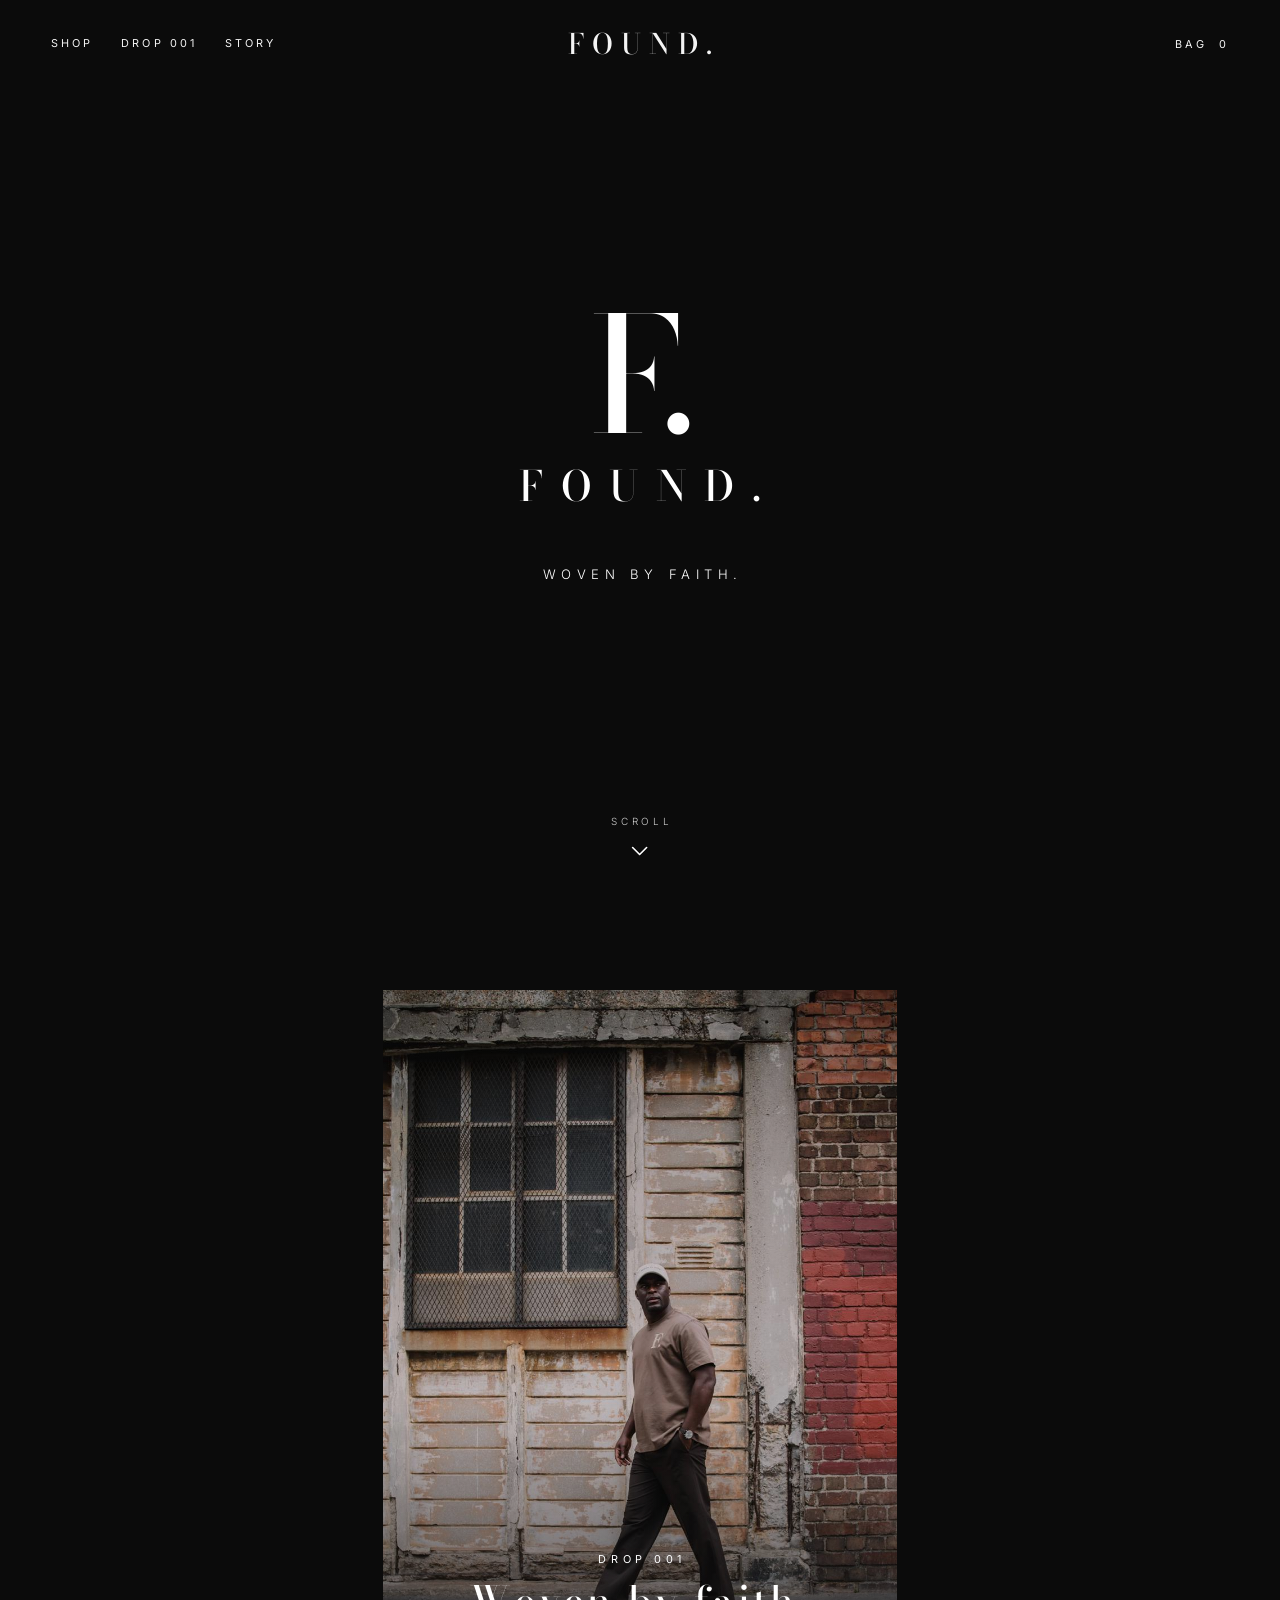
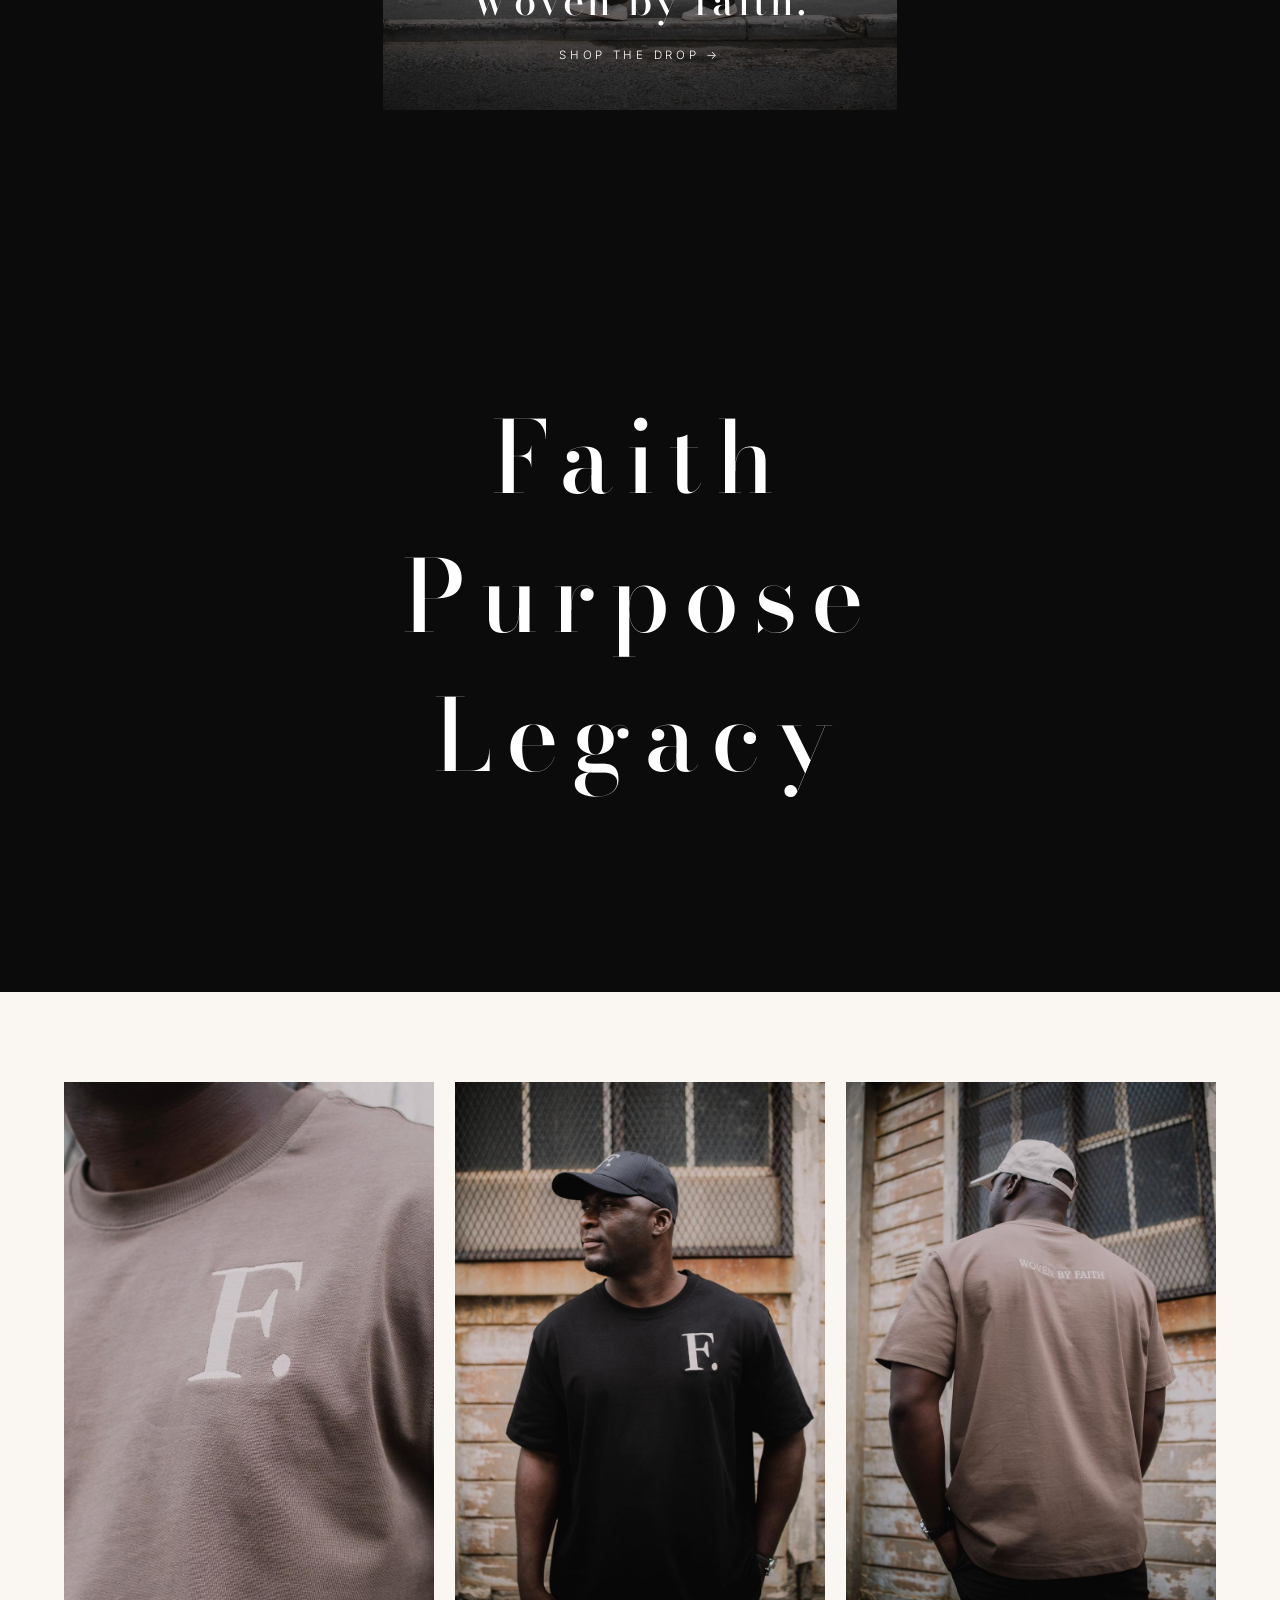
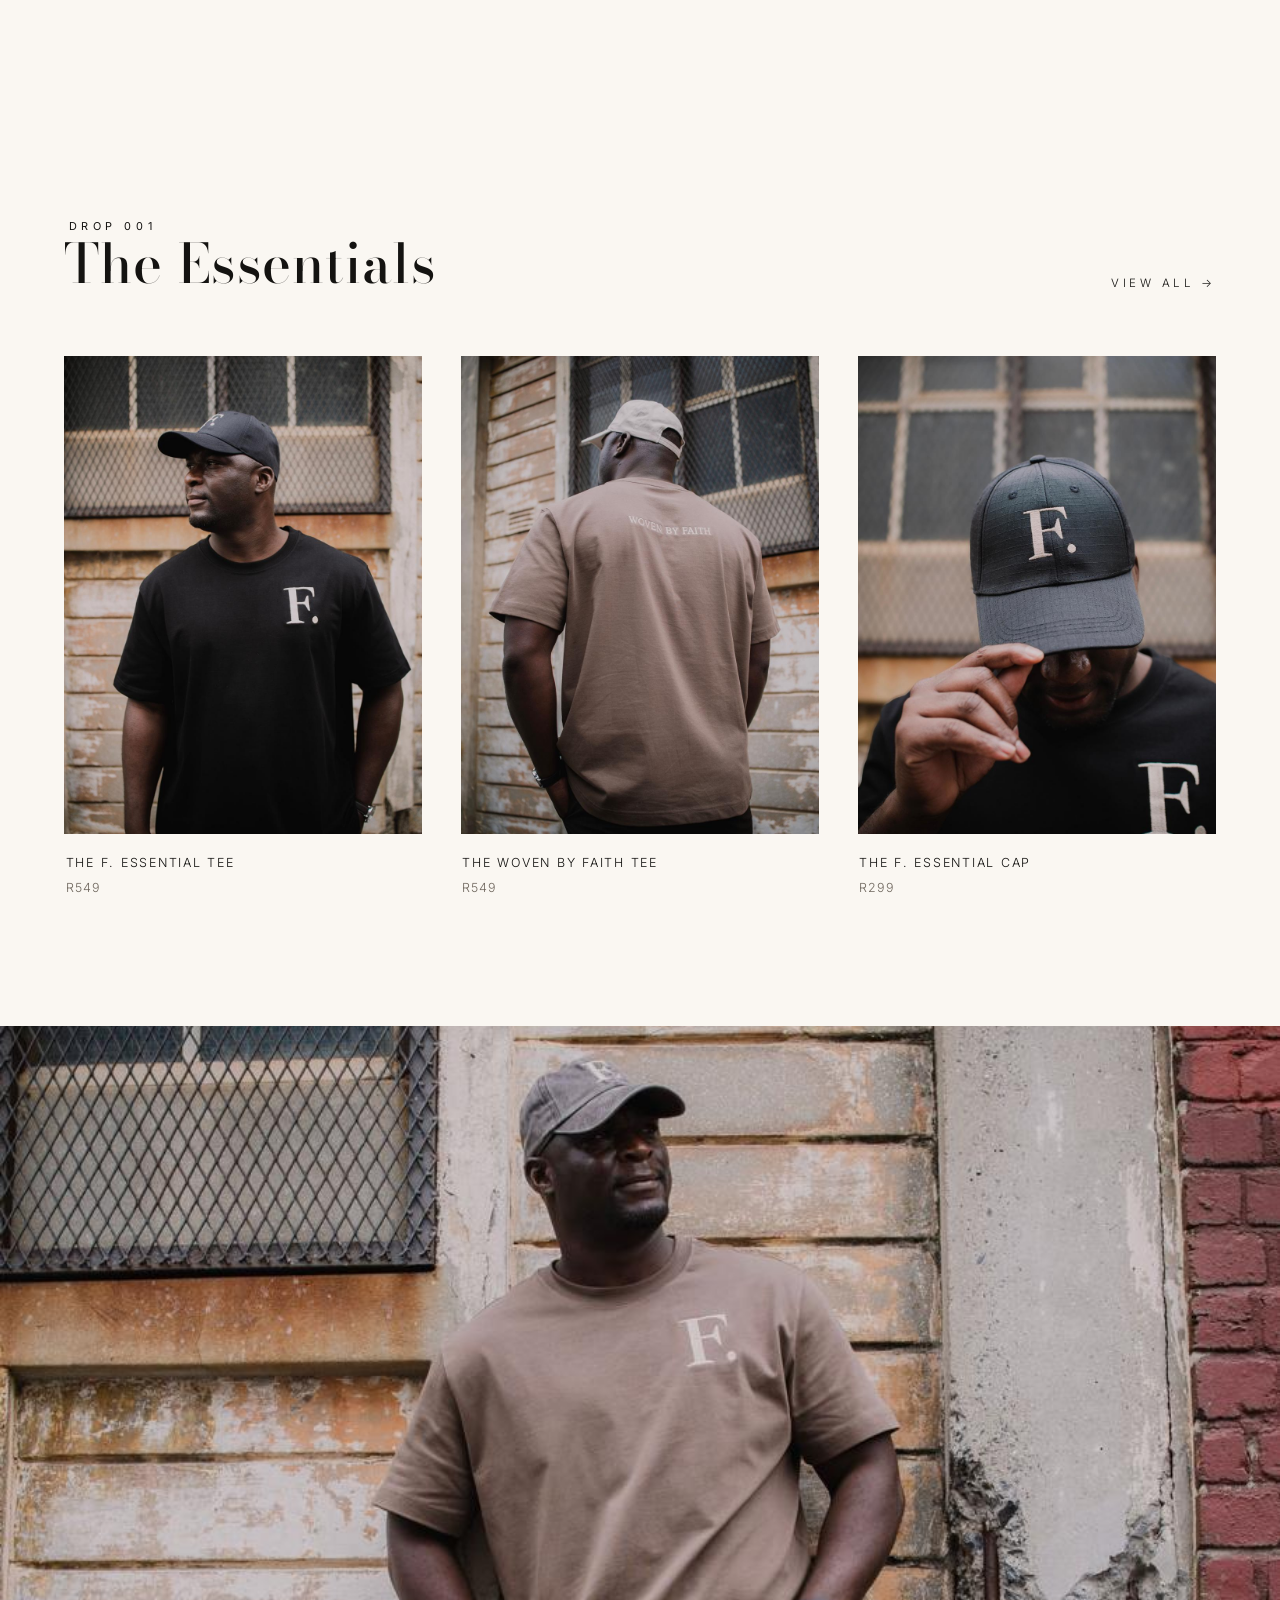
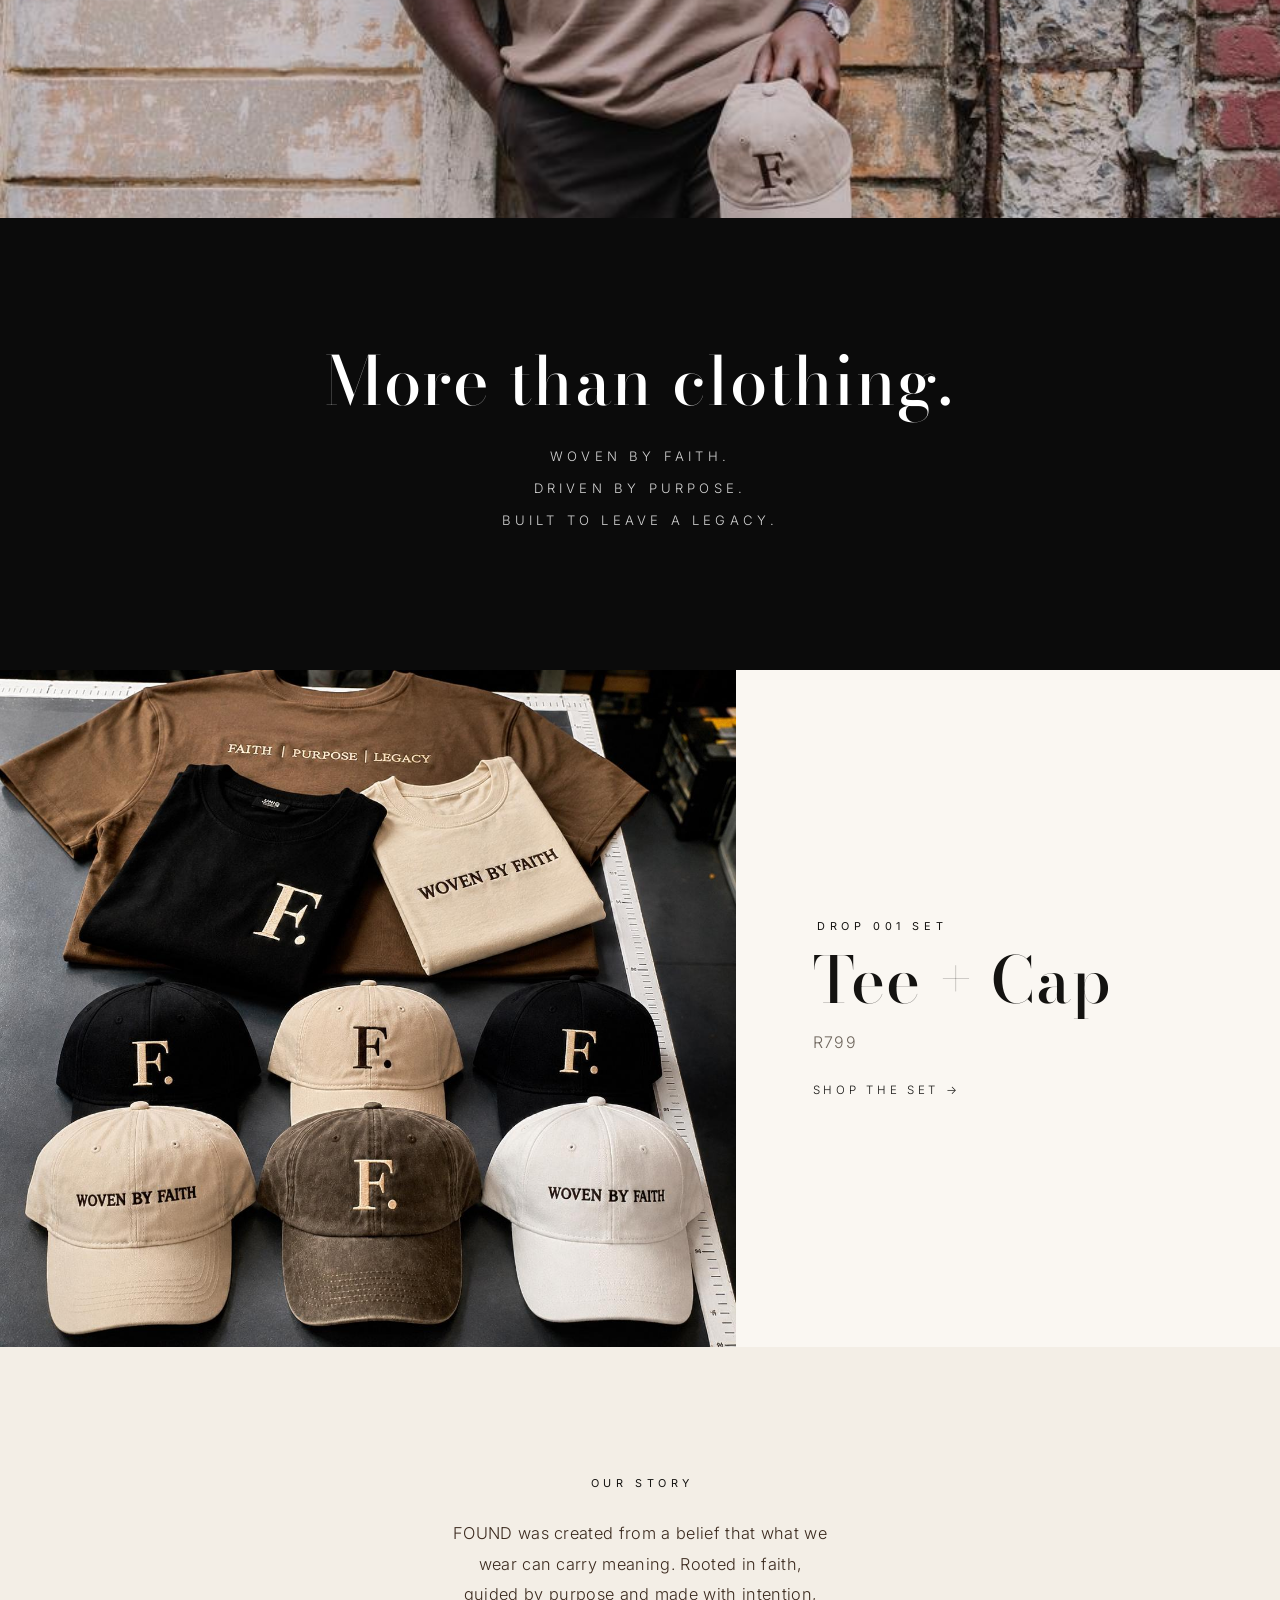
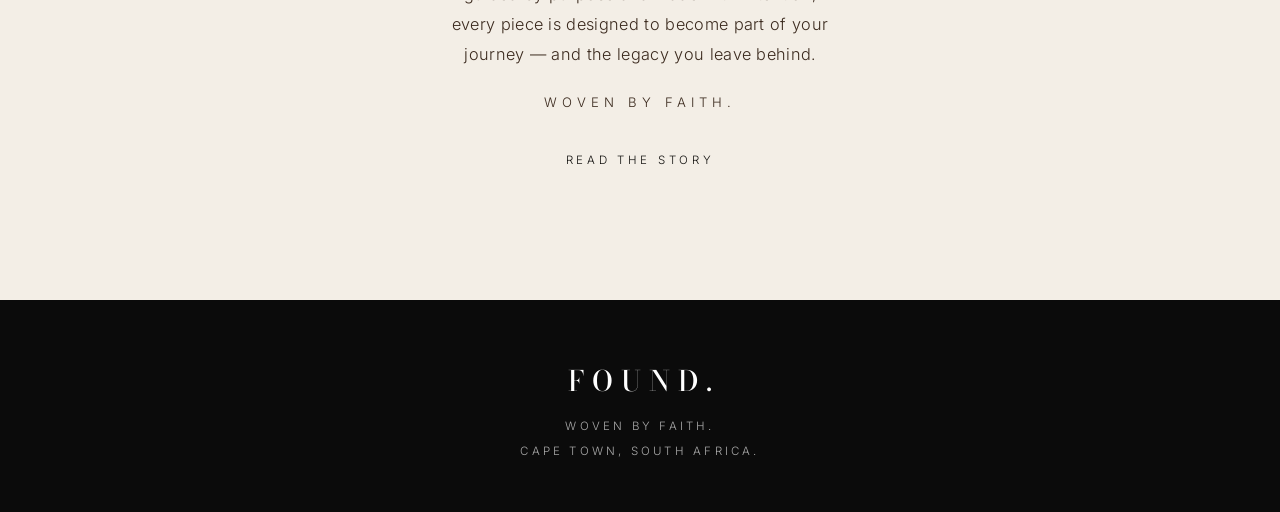
==== commit 48ea406e: "remove join chapter" ====
--- a/index.html
+++ b/index.html
@@ -152,7 +152,7 @@
         <a class="text-link in-view" href="story.html">Read the story</a>
       </section>
 
-      <section class="join-chapter">
+      <section class="join-chapter" hidden>
         <h2 class="display">Join the chapter</h2>
         <p>Be first when the next drop is released.</p>
         <form data-newsletter>
@@ -183,7 +183,7 @@
           <span data-subtotal>R0</span>
         </div>
         <a class="checkout-btn" href="checkout.html">Checkout</a>
-        <p class="checkout-note">Bank transfer only. You will enter your payment reference at checkout.</p>
+        <p class="checkout-note">Bank transfer only. Delivery is added at checkout.</p>
       </div>
     </aside>
 
--- a/css/styles.css
+++ b/css/styles.css
@@ -1468,6 +1468,20 @@
   color: var(--muted);
 }
 
+.cart-item__aside {
+  display: flex;
+  flex-direction: column;
+  align-items: flex-end;
+  gap: 0.7rem;
+}
+
+.cart-item__total {
+  margin-top: 0;
+  font-size: 0.82rem;
+  letter-spacing: 0.06em;
+  color: var(--ink);
+}
+
 .remove-item {
   font-size: 0.62rem;
   letter-spacing: 0.16em;
@@ -1711,8 +1725,28 @@
   border-bottom: 1px solid var(--line);
 }
 
+.summary-totals {
+  margin-top: 0.4rem;
+}
+
+.summary-totals .summary-line {
+  color: var(--muted);
+  border-bottom: 0;
+  padding: 0.35rem 0;
+}
+
+.summary-totals .summary-line:first-child {
+  padding-top: 0.8rem;
+}
+
 .checkout-summary .cart-subtotal {
-  margin-top: 1.2rem;
+  margin-top: 0.9rem;
+  padding-top: 0.9rem;
+  border-top: 1px solid var(--line);
+}
+
+.checkout-summary .checkout-note + .checkout-note {
+  margin-top: 0.5rem;
 }
 
 .checkout-done {
